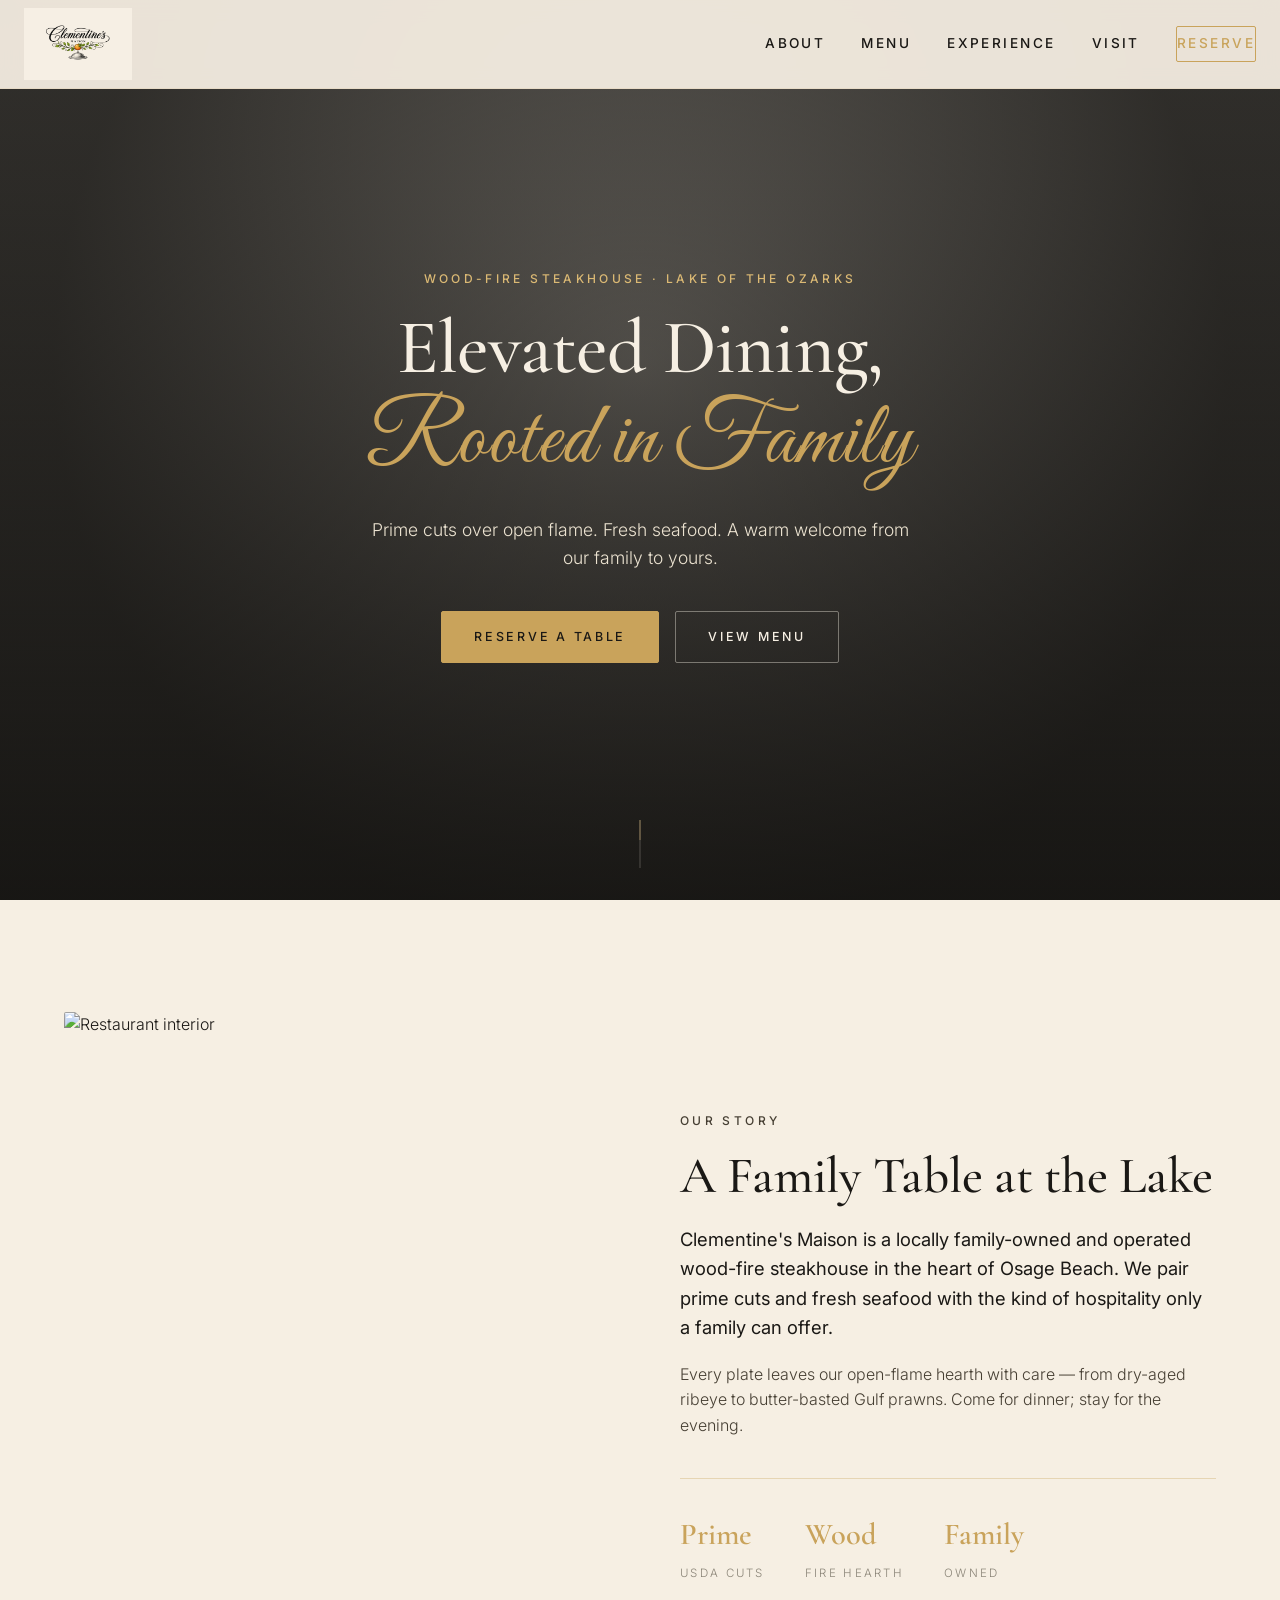
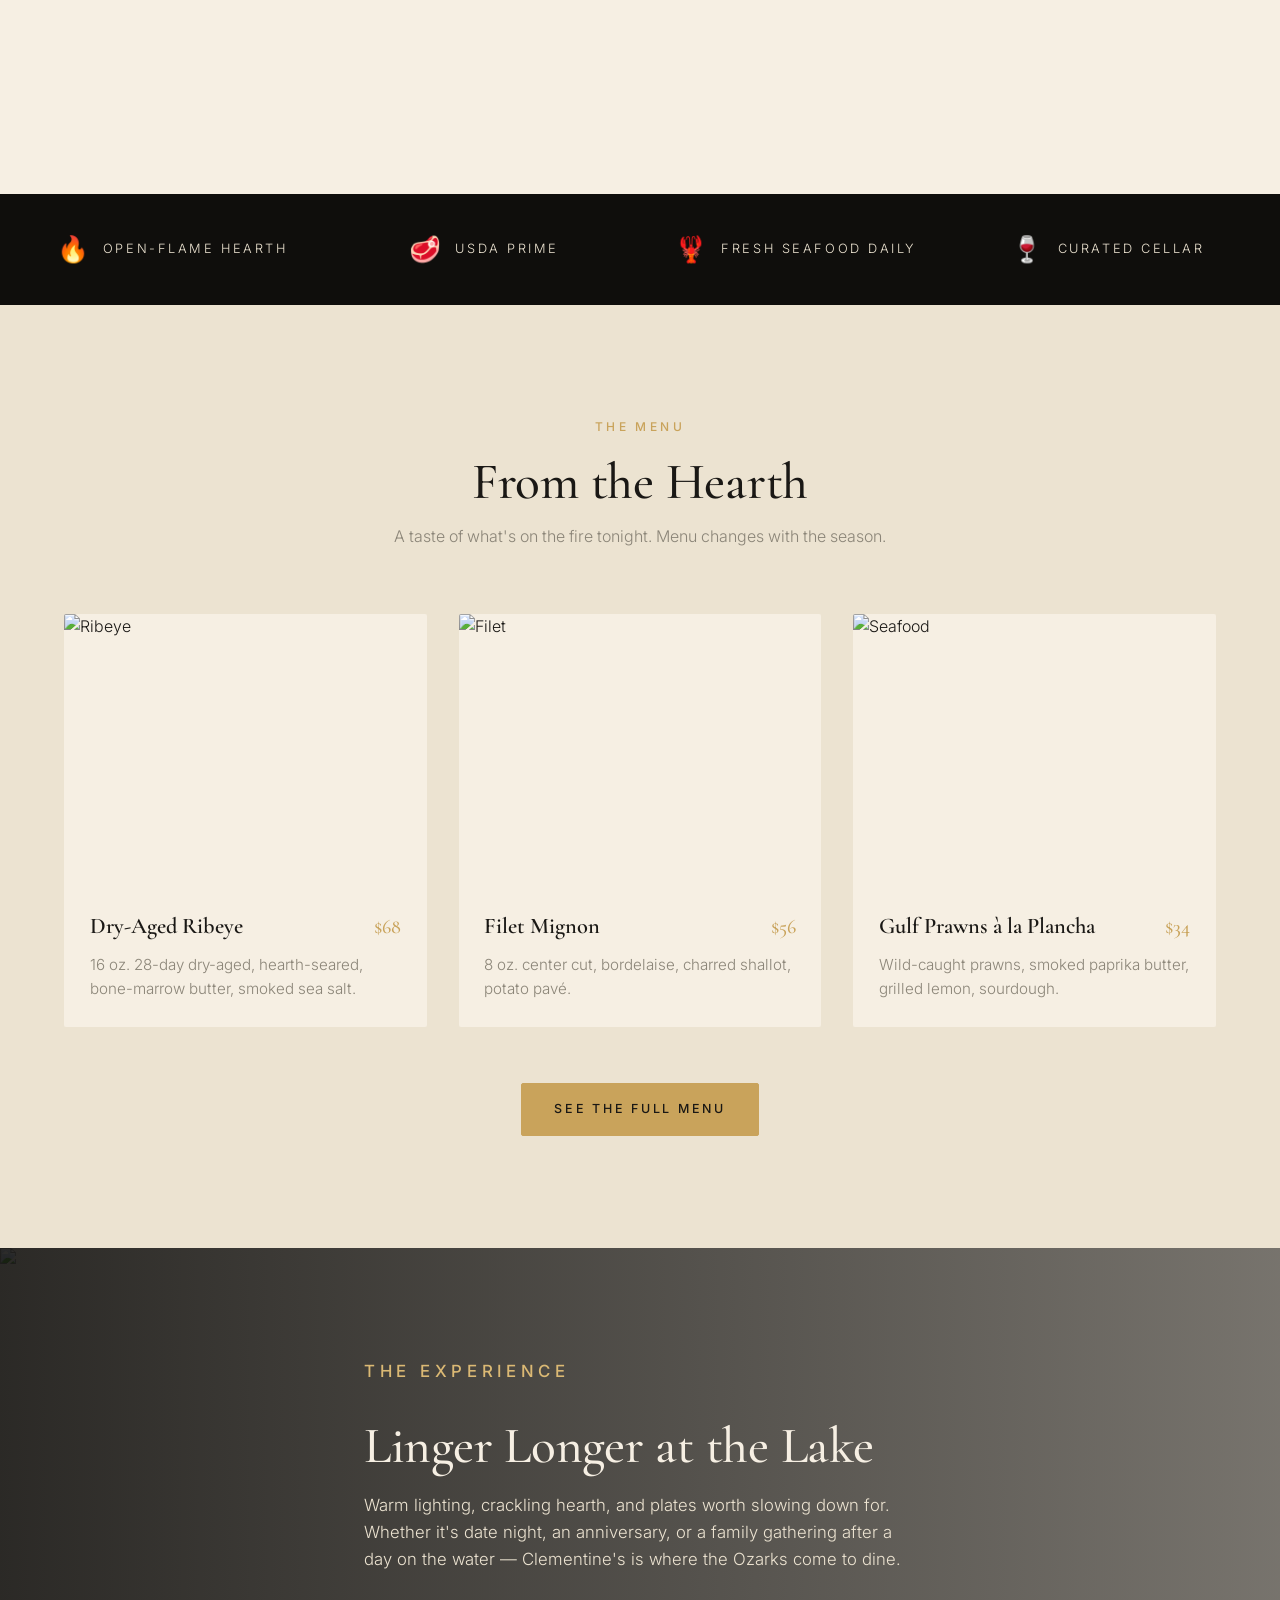
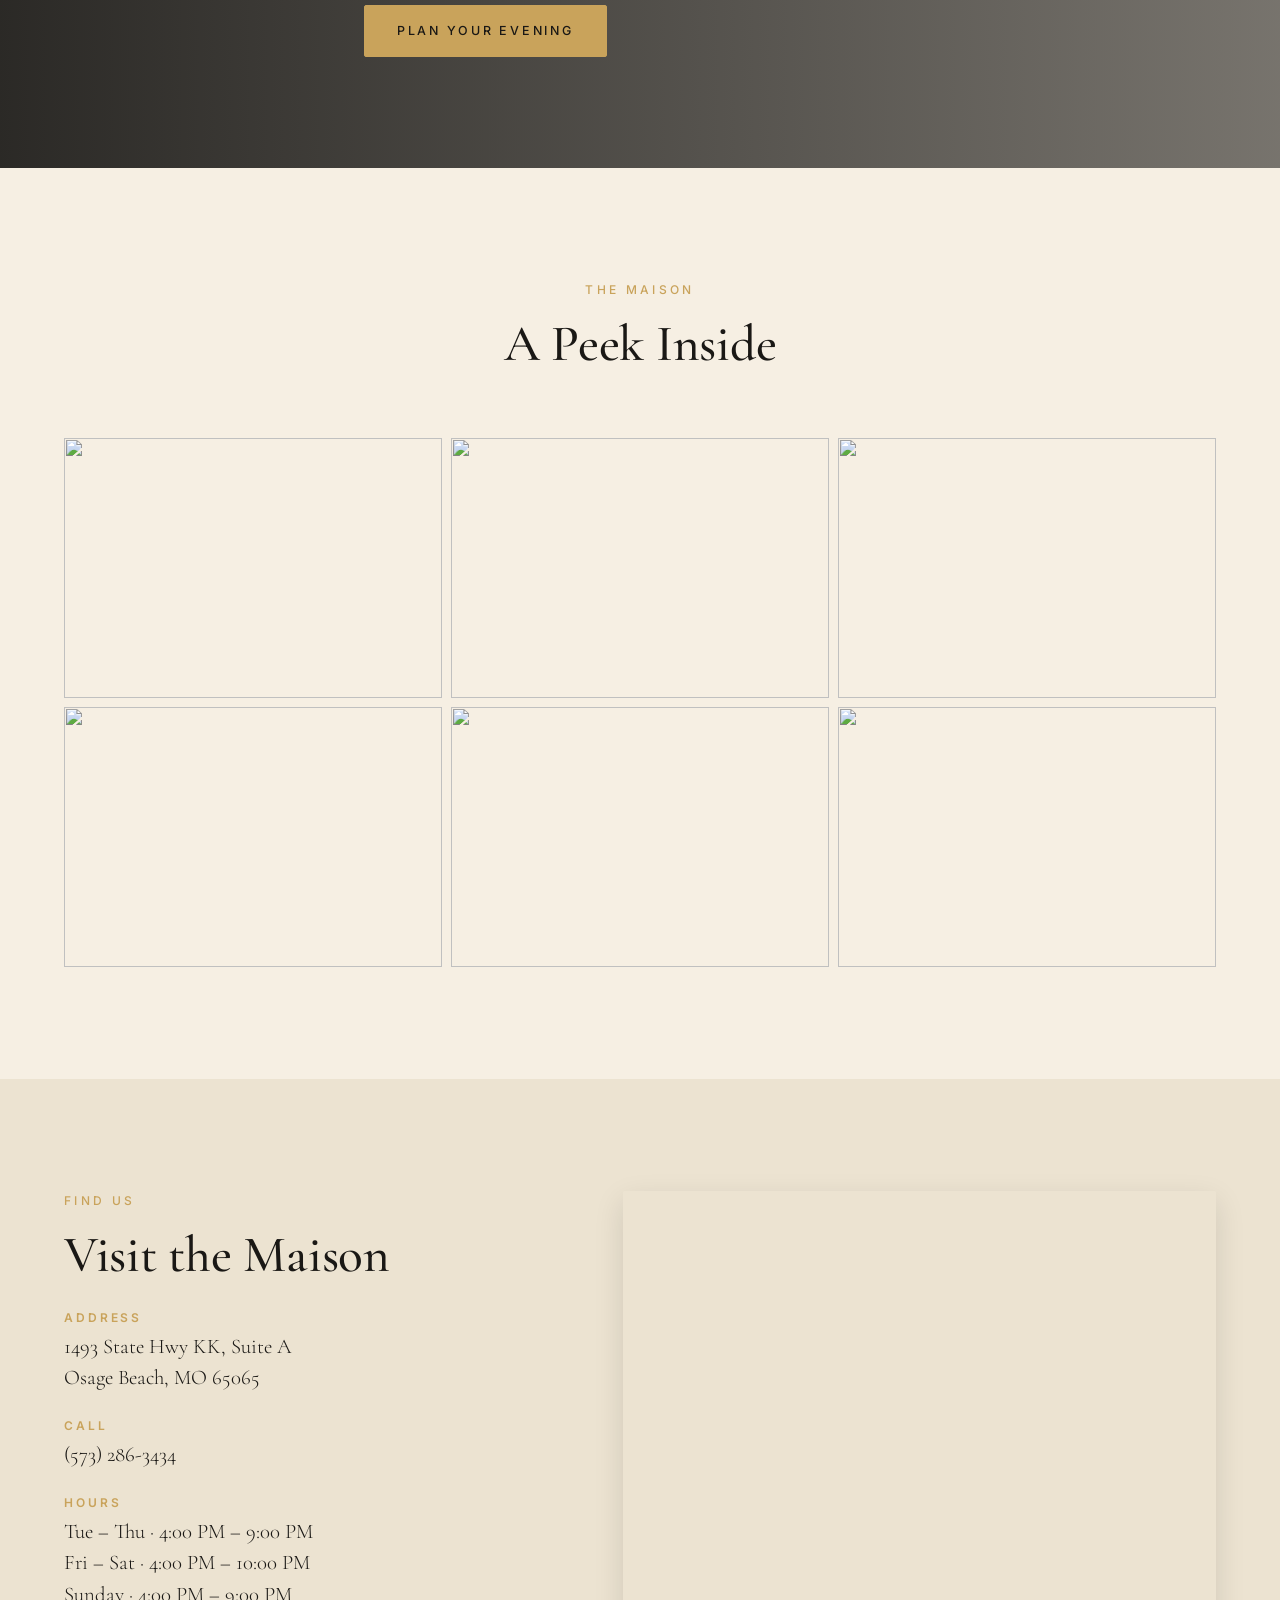
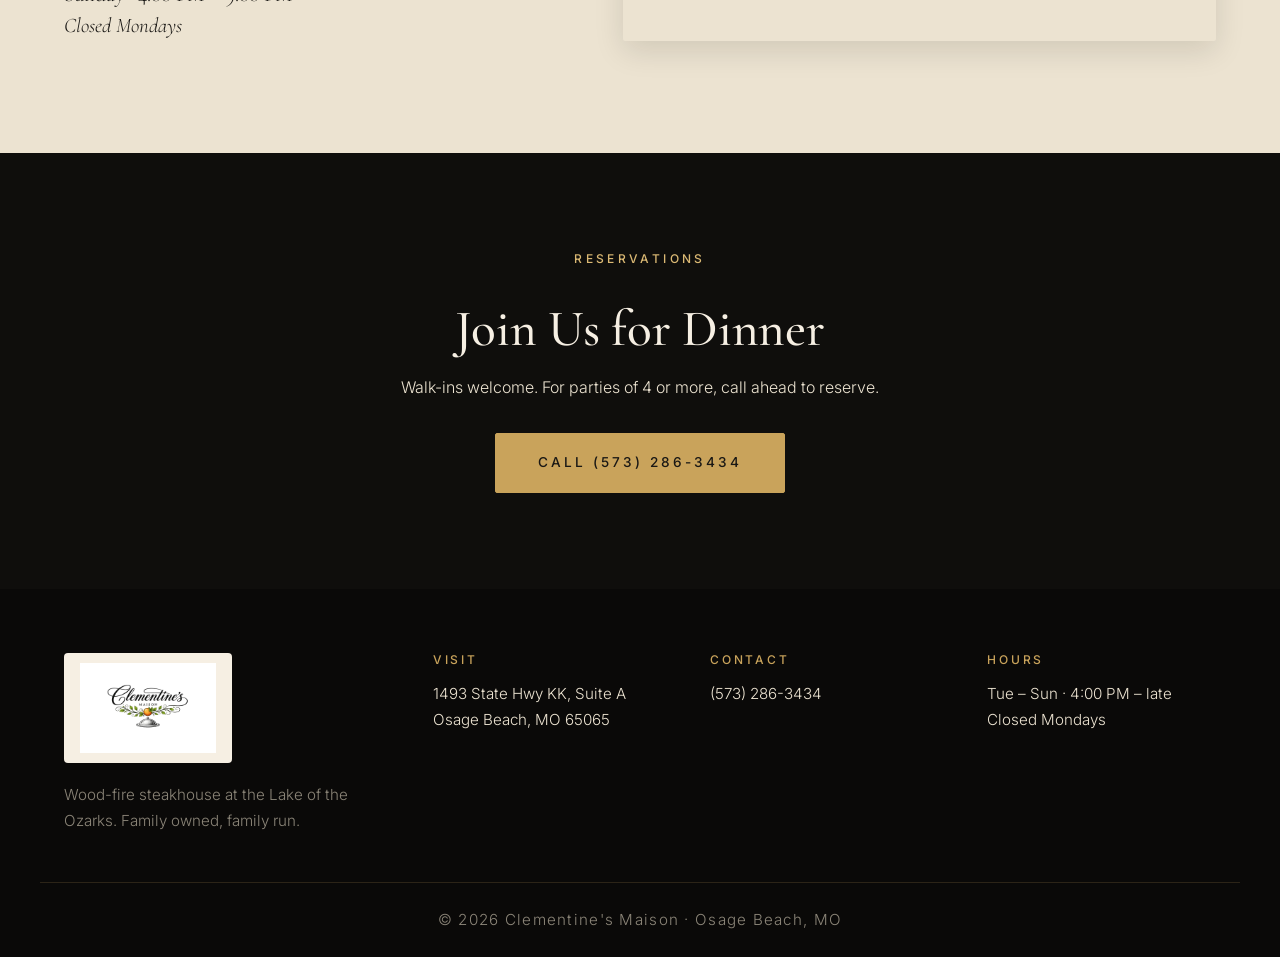
==== index.html @ 4a3b6e29 "Initial commit: Clementine's Maison website" ====
<!DOCTYPE html>
<html lang="en">
<head>
<meta charset="UTF-8" />
<meta name="viewport" content="width=device-width, initial-scale=1.0" />
<title>Clementine's Maison — Wood-Fire Steakhouse | Lake of the Ozarks</title>
<meta name="description" content="Locally family-owned and operated wood-fire steakhouse serving prime cuts, fresh seafood, and elevated dining in Osage Beach, MO." />
<link rel="preconnect" href="https://fonts.googleapis.com" />
<link rel="preconnect" href="https://fonts.gstatic.com" crossorigin />
<link href="https://fonts.googleapis.com/css2?family=Cormorant+Garamond:wght@400;500;600;700&family=Great+Vibes&family=Inter:wght@300;400;500;600&display=swap" rel="stylesheet" />
<link rel="stylesheet" href="styles.css" />
</head>
<body>
<header class="site-header" id="siteHeader">
  <div class="nav-wrap">
    <a href="index.html" class="brand">
      <img src="assets/clementinesmaison_logo.jpg" alt="Clementine's Maison" class="brand-logo" />
    </a>
    <button class="nav-toggle" id="navToggle" aria-label="Toggle menu">
      <span></span><span></span><span></span>
    </button>
    <nav class="main-nav" id="mainNav">
      <a href="#about">About</a>
      <a href="#menu">Menu</a>
      <a href="#experience">Experience</a>
      <a href="#visit">Visit</a>
      <a href="#reserve" class="btn btn-outline btn-sm">Reserve</a>
    </nav>
  </div>
</header>

<section class="hero">
  <div class="hero-media">
    <img src="https://images.pexels.com/photos/1639557/pexels-photo-1639557.jpeg?auto=compress&cs=tinysrgb&w=1920" alt="Wood-fired steak" />
    <div class="hero-overlay"></div>
  </div>
  <div class="hero-content">
    <p class="eyebrow">Wood-Fire Steakhouse · Lake of the Ozarks</p>
    <h1>Elevated Dining,<br/><span class="script">Rooted in Family</span></h1>
    <p class="hero-sub">Prime cuts over open flame. Fresh seafood. A warm welcome from our family to yours.</p>
    <div class="hero-cta">
      <a href="#reserve" class="btn btn-primary">Reserve a Table</a>
      <a href="#menu" class="btn btn-ghost">View Menu</a>
    </div>
  </div>
  <div class="hero-scroll">
    <span></span>
  </div>
</section>

<section class="about" id="about">
  <div class="container about-grid">
    <div class="about-image">
      <img src="https://images.pexels.com/photos/1267320/pexels-photo-1267320.jpeg?auto=compress&cs=tinysrgb&w=1200" alt="Restaurant interior" />
      <div class="about-image-accent"></div>
    </div>
    <div class="about-copy">
      <p class="eyebrow">Our Story</p>
      <h2>A Family Table at the Lake</h2>
      <p class="lede">Clementine's Maison is a locally family-owned and operated wood-fire steakhouse in the heart of Osage Beach. We pair prime cuts and fresh seafood with the kind of hospitality only a family can offer.</p>
      <p>Every plate leaves our open-flame hearth with care — from dry-aged ribeye to butter-basted Gulf prawns. Come for dinner; stay for the evening.</p>
      <div class="about-meta">
        <div>
          <span class="meta-num">Prime</span>
          <span class="meta-lbl">USDA Cuts</span>
        </div>
        <div>
          <span class="meta-num">Wood</span>
          <span class="meta-lbl">Fire Hearth</span>
        </div>
        <div>
          <span class="meta-num">Family</span>
          <span class="meta-lbl">Owned</span>
        </div>
      </div>
    </div>
  </div>
</section>

<section class="feature-strip">
  <div class="feature-item"><span>🔥</span><p>Open-Flame Hearth</p></div>
  <div class="feature-item"><span>🥩</span><p>USDA Prime</p></div>
  <div class="feature-item"><span>🦞</span><p>Fresh Seafood Daily</p></div>
  <div class="feature-item"><span>🍷</span><p>Curated Cellar</p></div>
</section>

<section class="menu" id="menu">
  <div class="container">
    <div class="section-head">
      <p class="eyebrow">The Menu</p>
      <h2>From the Hearth</h2>
      <p class="section-sub">A taste of what's on the fire tonight. Menu changes with the season.</p>
    </div>

    <div class="menu-grid">
      <article class="menu-card">
        <div class="menu-card-img">
          <img src="https://images.pexels.com/photos/299347/pexels-photo-299347.jpeg?auto=compress&cs=tinysrgb&w=900" alt="Ribeye" />
        </div>
        <div class="menu-card-body">
          <div class="menu-card-head">
            <h3>Dry-Aged Ribeye</h3>
            <span class="price">$68</span>
          </div>
          <p>16 oz. 28-day dry-aged, hearth-seared, bone-marrow butter, smoked sea salt.</p>
        </div>
      </article>

      <article class="menu-card">
        <div class="menu-card-img">
          <img src="https://images.pexels.com/photos/675951/pexels-photo-675951.jpeg?auto=compress&cs=tinysrgb&w=900" alt="Filet" />
        </div>
        <div class="menu-card-body">
          <div class="menu-card-head">
            <h3>Filet Mignon</h3>
            <span class="price">$56</span>
          </div>
          <p>8 oz. center cut, bordelaise, charred shallot, potato pavé.</p>
        </div>
      </article>

      <article class="menu-card">
        <div class="menu-card-img">
          <img src="https://images.pexels.com/photos/1352270/pexels-photo-1352270.jpeg?auto=compress&cs=tinysrgb&w=900" alt="Seafood" />
        </div>
        <div class="menu-card-body">
          <div class="menu-card-head">
            <h3>Gulf Prawns à la Plancha</h3>
            <span class="price">$34</span>
          </div>
          <p>Wild-caught prawns, smoked paprika butter, grilled lemon, sourdough.</p>
        </div>
      </article>
    </div>

    <div class="menu-cta">
      <a href="menu.html" class="btn btn-primary">See the Full Menu</a>
    </div>
  </div>
</section>

<section class="experience" id="experience">
  <div class="experience-media">
    <img src="https://images.pexels.com/photos/1484516/pexels-photo-1484516.jpeg?auto=compress&cs=tinysrgb&w=1920" alt="Dining room" />
    <div class="experience-overlay"></div>
  </div>
  <div class="container experience-content">
    <p class="eyebrow light">The Experience</p>
    <h2>Linger Longer at the Lake</h2>
    <p>Warm lighting, crackling hearth, and plates worth slowing down for. Whether it's date night, an anniversary, or a family gathering after a day on the water — Clementine's is where the Ozarks come to dine.</p>
    <a href="#reserve" class="btn btn-primary">Plan Your Evening</a>
  </div>
</section>

<section class="gallery">
  <div class="container">
    <div class="section-head">
      <p class="eyebrow">The Maison</p>
      <h2>A Peek Inside</h2>
    </div>
    <div class="gallery-grid">
      <img src="https://images.pexels.com/photos/958545/pexels-photo-958545.jpeg?auto=compress&cs=tinysrgb&w=800" alt="" />
      <img src="https://images.pexels.com/photos/769289/pexels-photo-769289.jpeg?auto=compress&cs=tinysrgb&w=800" alt="" />
      <img src="https://images.pexels.com/photos/1581384/pexels-photo-1581384.jpeg?auto=compress&cs=tinysrgb&w=800" alt="" />
      <img src="https://images.pexels.com/photos/262978/pexels-photo-262978.jpeg?auto=compress&cs=tinysrgb&w=800" alt="" />
      <img src="https://images.pexels.com/photos/687824/pexels-photo-687824.jpeg?auto=compress&cs=tinysrgb&w=800" alt="" />
      <img src="https://images.pexels.com/photos/2313682/pexels-photo-2313682.jpeg?auto=compress&cs=tinysrgb&w=800" alt="" />
    </div>
  </div>
</section>

<section class="visit" id="visit">
  <div class="container visit-grid">
    <div class="visit-copy">
      <p class="eyebrow">Find Us</p>
      <h2>Visit the Maison</h2>
      <div class="visit-info">
        <div>
          <h4>Address</h4>
          <p>1493 State Hwy KK, Suite A<br/>Osage Beach, MO 65065</p>
        </div>
        <div>
          <h4>Call</h4>
          <p><a href="tel:+15732863434">(573) 286-3434</a></p>
        </div>
        <div>
          <h4>Hours</h4>
          <p>Tue – Thu · 4:00 PM – 9:00 PM<br/>Fri – Sat · 4:00 PM – 10:00 PM<br/>Sunday · 4:00 PM – 9:00 PM<br/><em>Closed Mondays</em></p>
        </div>
      </div>
    </div>
    <div class="visit-map">
      <iframe src="https://www.google.com/maps?q=1493+State+Hwy+KK,+Osage+Beach,+MO&output=embed" loading="lazy" allowfullscreen referrerpolicy="no-referrer-when-downgrade" title="Map"></iframe>
    </div>
  </div>
</section>

<section class="reserve" id="reserve">
  <div class="container reserve-inner">
    <p class="eyebrow light">Reservations</p>
    <h2>Join Us for Dinner</h2>
    <p>Walk-ins welcome. For parties of 4 or more, call ahead to reserve.</p>
    <a href="tel:+15732863434" class="btn btn-primary btn-lg">Call (573) 286-3434</a>
  </div>
</section>

<footer class="site-footer">
  <div class="container footer-grid">
    <div class="footer-brand">
      <img src="assets/clementinesmaison_logo.jpg" alt="Clementine's Maison" />
      <p>Wood-fire steakhouse at the Lake of the Ozarks. Family owned, family run.</p>
    </div>
    <div>
      <h4>Visit</h4>
      <p>1493 State Hwy KK, Suite A<br/>Osage Beach, MO 65065</p>
    </div>
    <div>
      <h4>Contact</h4>
      <p><a href="tel:+15732863434">(573) 286-3434</a></p>
    </div>
    <div>
      <h4>Hours</h4>
      <p>Tue – Sun · 4:00 PM – late<br/>Closed Mondays</p>
    </div>
  </div>
  <div class="footer-bottom">
    <p>© <span id="year"></span> Clementine's Maison · Osage Beach, MO</p>
  </div>
</footer>

<script src="script.js"></script>
</body>
</html>
---- styles.css ----
:root {
  --bg: #0f0e0c;
  --bg-2: #1a1815;
  --cream: #f6efe3;
  --cream-2: #ece3d1;
  --ink: #1a1815;
  --muted: #8b8578;
  --gold: #c9a35b;
  --gold-2: #dbb974;
  --orange: #e67a2b;
  --green: #3d5c3a;
  --rule: rgba(201, 163, 91, 0.35);
}

* { box-sizing: border-box; margin: 0; padding: 0; }

html { scroll-behavior: smooth; }

body {
  font-family: 'Inter', system-ui, -apple-system, sans-serif;
  color: var(--ink);
  background: var(--cream);
  line-height: 1.6;
  font-weight: 300;
  -webkit-font-smoothing: antialiased;
}

h1, h2, h3, h4 {
  font-family: 'Cormorant Garamond', Georgia, serif;
  font-weight: 500;
  line-height: 1.15;
  color: var(--ink);
}

h1 { font-size: clamp(2.6rem, 6vw, 5rem); letter-spacing: -0.01em; }
h2 { font-size: clamp(2rem, 4vw, 3.2rem); letter-spacing: -0.005em; }
h3 { font-size: 1.35rem; font-weight: 600; }

.script {
  font-family: 'Great Vibes', cursive;
  font-weight: 400;
  color: var(--gold);
  font-size: 1.15em;
  letter-spacing: 0.01em;
}

a { color: inherit; text-decoration: none; }

img { max-width: 100%; display: block; }

.container {
  max-width: 1200px;
  margin: 0 auto;
  padding: 0 1.5rem;
}

.eyebrow {
  font-family: 'Inter', sans-serif;
  font-size: 0.75rem;
  letter-spacing: 0.28em;
  text-transform: uppercase;
  color: var(--gold);
  font-weight: 500;
  margin-bottom: 1rem;
}
.eyebrow.light { color: var(--gold-2); }

/* ------- Header ------- */
.site-header {
  position: fixed;
  top: 0; left: 0; right: 0;
  z-index: 50;
  padding: 0.5rem 0;
  background: rgba(246, 239, 227, 0.94);
  backdrop-filter: blur(10px);
  -webkit-backdrop-filter: blur(10px);
  border-bottom: 1px solid rgba(201,163,91,0.14);
  transition: background 0.3s ease, padding 0.3s ease, box-shadow 0.3s ease;
}
.site-header.scrolled {
  background: rgba(246, 239, 227, 0.98);
  padding: 0.3rem 0;
  box-shadow: 0 2px 18px rgba(15,14,12,0.08);
}
.nav-wrap {
  max-width: 1300px;
  margin: 0 auto;
  padding: 0 1.5rem;
  display: flex;
  align-items: center;
  justify-content: space-between;
}
.brand-logo {
  height: 72px;
  transition: height 0.3s ease;
  mix-blend-mode: multiply;
}
.site-header.scrolled .brand-logo { height: 56px; }

.main-nav {
  display: flex;
  align-items: center;
  gap: 2.25rem;
}
.main-nav a {
  color: var(--ink);
  font-size: 0.85rem;
  letter-spacing: 0.18em;
  text-transform: uppercase;
  font-weight: 500;
  position: relative;
  padding: 0.4rem 0;
  transition: color 0.2s ease;
}
.main-nav a:not(.btn):hover { color: var(--gold); }
.main-nav a.active { color: var(--gold); }
.main-nav a:not(.btn)::after {
  content: "";
  position: absolute;
  bottom: 0;
  left: 50%;
  width: 0;
  height: 1px;
  background: var(--gold);
  transition: width 0.25s ease, left 0.25s ease;
}
.main-nav a:not(.btn):hover::after { width: 100%; left: 0; }
.main-nav .btn-outline {
  border-color: var(--gold);
  color: var(--gold);
}
.main-nav .btn-outline:hover { background: var(--gold); color: var(--ink); }

.nav-toggle {
  display: none;
  background: transparent;
  border: 0;
  width: 40px;
  height: 40px;
  flex-direction: column;
  justify-content: center;
  gap: 5px;
  cursor: pointer;
  padding: 0;
}
.nav-toggle span {
  display: block;
  height: 2px;
  background: var(--ink);
  border-radius: 2px;
  transition: transform 0.3s, opacity 0.3s;
}

/* ------- Buttons ------- */
.btn {
  display: inline-block;
  padding: 0.95rem 2rem;
  font-size: 0.78rem;
  letter-spacing: 0.22em;
  text-transform: uppercase;
  font-weight: 500;
  border-radius: 2px;
  transition: all 0.25s ease;
  cursor: pointer;
  border: 1px solid transparent;
  font-family: 'Inter', sans-serif;
}
.btn-primary {
  background: var(--gold);
  color: var(--ink);
  border-color: var(--gold);
}
.btn-primary:hover {
  background: var(--gold-2);
  border-color: var(--gold-2);
  transform: translateY(-1px);
}
.btn-outline {
  border: 1px solid var(--gold-2);
  color: var(--gold-2);
  background: transparent;
}
.btn-outline:hover { background: var(--gold-2); color: var(--ink); }
.btn-ghost {
  color: var(--cream);
  border: 1px solid rgba(246,239,227,0.4);
  background: transparent;
}
.btn-ghost:hover { border-color: var(--cream); background: rgba(255,255,255,0.08); }
.btn-sm { padding: 0.6rem 1.3rem; font-size: 0.72rem; }
.btn-lg { padding: 1.15rem 2.6rem; font-size: 0.85rem; }

/* ------- Hero ------- */
.hero {
  position: relative;
  min-height: 100vh;
  display: flex;
  align-items: center;
  justify-content: center;
  color: var(--cream);
  overflow: hidden;
}
.hero-media, .hero-media img {
  position: absolute; inset: 0;
  width: 100%; height: 100%;
  object-fit: cover;
}
.hero-overlay {
  position: absolute; inset: 0;
  background:
    radial-gradient(circle at 50% 40%, rgba(15,14,12,0.35), rgba(15,14,12,0.75) 70%),
    linear-gradient(180deg, rgba(15,14,12,0.4) 0%, rgba(15,14,12,0.85) 100%);
}
.hero-content {
  position: relative;
  z-index: 2;
  text-align: center;
  max-width: 820px;
  padding: 8rem 1.5rem 6rem;
}
.hero-content h1 { color: var(--cream); margin: 0.4rem 0 1.4rem; }
.hero-content .eyebrow { color: var(--gold-2); }
.hero-sub {
  font-size: 1.1rem;
  color: var(--cream-2);
  margin-bottom: 2.4rem;
  font-weight: 300;
  max-width: 560px;
  margin-inline: auto;
}
.hero-cta { display: flex; gap: 1rem; justify-content: center; flex-wrap: wrap; }
.hero-scroll {
  position: absolute;
  bottom: 2rem; left: 50%;
  transform: translateX(-50%);
  width: 1px; height: 48px;
  background: rgba(246,239,227,0.25);
  overflow: hidden;
}
.hero-scroll span {
  display: block; width: 1px; height: 20px;
  background: var(--gold-2);
  animation: scrollLine 2.2s ease-in-out infinite;
}
@keyframes scrollLine {
  0% { transform: translateY(-30px); }
  100% { transform: translateY(60px); }
}

/* ------- About ------- */
.about { padding: 7rem 0; background: var(--cream); }
.about-grid {
  display: grid;
  grid-template-columns: 1fr 1fr;
  gap: 5rem;
  align-items: center;
}
.about-image { position: relative; }
.about-image img {
  width: 100%;
  aspect-ratio: 4/5;
  object-fit: cover;
  border-radius: 2px;
}
.about-image-accent {
  position: absolute;
  top: 24px; left: 24px; right: -24px; bottom: -24px;
  border: 1px solid var(--gold);
  z-index: -1;
  border-radius: 2px;
}
.about-copy .lede { font-size: 1.15rem; color: var(--ink); margin: 1.2rem 0 1.2rem; font-weight: 400; }
.about-copy p { color: #463f33; }
.about-meta {
  display: flex;
  gap: 2.5rem;
  margin-top: 2.5rem;
  padding-top: 2rem;
  border-top: 1px solid var(--rule);
}
.about-meta > div { display: flex; flex-direction: column; gap: 0.25rem; }
.meta-num {
  font-family: 'Cormorant Garamond', serif;
  font-size: 1.9rem;
  color: var(--gold);
  font-weight: 600;
}
.meta-lbl {
  font-size: 0.72rem;
  letter-spacing: 0.2em;
  text-transform: uppercase;
  color: var(--muted);
}

/* ------- Feature strip ------- */
.feature-strip {
  background: var(--bg);
  color: var(--cream);
  display: grid;
  grid-template-columns: repeat(4, 1fr);
  padding: 2.2rem 1.5rem;
  gap: 1rem;
  text-align: center;
}
.feature-item { display: flex; align-items: center; justify-content: center; gap: 0.9rem; }
.feature-item span { font-size: 1.6rem; }
.feature-item p {
  font-size: 0.8rem;
  letter-spacing: 0.2em;
  text-transform: uppercase;
  color: var(--cream-2);
  margin: 0;
}

/* ------- Section head ------- */
.section-head { text-align: center; margin-bottom: 4rem; }
.section-head h2 { margin-bottom: 0.8rem; }
.section-sub { color: var(--muted); max-width: 560px; margin: 0 auto; }

/* ------- Menu preview ------- */
.menu { padding: 7rem 0; background: var(--cream-2); }
.menu-grid {
  display: grid;
  grid-template-columns: repeat(3, 1fr);
  gap: 2rem;
}
.menu-card {
  background: var(--cream);
  border-radius: 2px;
  overflow: hidden;
  transition: transform 0.3s ease, box-shadow 0.3s ease;
}
.menu-card:hover { transform: translateY(-4px); box-shadow: 0 18px 40px rgba(15,14,12,0.12); }
.menu-card-img { aspect-ratio: 4/3; overflow: hidden; }
.menu-card-img img {
  width: 100%; height: 100%; object-fit: cover;
  transition: transform 0.6s ease;
}
.menu-card:hover .menu-card-img img { transform: scale(1.06); }
.menu-card-body { padding: 1.6rem; }
.menu-card-head {
  display: flex;
  justify-content: space-between;
  align-items: baseline;
  gap: 1rem;
  margin-bottom: 0.6rem;
}
.menu-card-head h3 { font-family: 'Cormorant Garamond', serif; font-size: 1.4rem; font-weight: 600; }
.price { color: var(--gold); font-weight: 500; font-family: 'Cormorant Garamond', serif; font-size: 1.25rem; white-space: nowrap; }
.menu-card-body p { color: var(--muted); font-size: 0.95rem; }
.menu-cta { text-align: center; margin-top: 3.5rem; }

/* ------- Experience ------- */
.experience {
  position: relative;
  min-height: 520px;
  display: flex;
  align-items: center;
  color: var(--cream);
  overflow: hidden;
  padding: 6rem 0;
}
.experience-media, .experience-media img {
  position: absolute; inset: 0;
  width: 100%; height: 100%;
  object-fit: cover;
}
.experience-overlay {
  position: absolute; inset: 0;
  background: linear-gradient(90deg, rgba(15,14,12,0.88) 0%, rgba(15,14,12,0.55) 100%);
}
.experience-content { position: relative; z-index: 2; max-width: 600px; }
.experience-content h2 { color: var(--cream); margin-bottom: 1rem; }
.experience-content p { color: var(--cream-2); margin-bottom: 2rem; font-size: 1.05rem; }

/* ------- Gallery ------- */
.gallery { padding: 7rem 0; background: var(--cream); }
.gallery-grid {
  display: grid;
  grid-template-columns: repeat(3, 1fr);
  grid-auto-rows: 260px;
  gap: 0.6rem;
}
.gallery-grid img {
  width: 100%; height: 100%;
  object-fit: cover;
  transition: transform 0.5s ease, filter 0.3s ease;
  filter: saturate(0.9);
}
.gallery-grid img:hover { transform: scale(1.03); filter: saturate(1.1); }

/* ------- Visit ------- */
.visit { padding: 7rem 0; background: var(--cream-2); }
.visit-grid {
  display: grid;
  grid-template-columns: 1fr 1.2fr;
  gap: 4rem;
  align-items: stretch;
}
.visit-info { display: grid; gap: 1.6rem; margin-top: 1.6rem; }
.visit-info h4 {
  font-family: 'Inter', sans-serif;
  font-size: 0.75rem;
  text-transform: uppercase;
  letter-spacing: 0.24em;
  color: var(--gold);
  font-weight: 600;
  margin-bottom: 0.4rem;
}
.visit-info p { font-family: 'Cormorant Garamond', serif; font-size: 1.3rem; color: var(--ink); line-height: 1.5; }
.visit-info a:hover { color: var(--gold); }
.visit-map { min-height: 440px; border-radius: 2px; overflow: hidden; box-shadow: 0 10px 30px rgba(15,14,12,0.12); }
.visit-map iframe { width: 100%; height: 100%; border: 0; min-height: 440px; }

/* ------- Reserve CTA ------- */
.reserve {
  background: var(--bg);
  color: var(--cream);
  padding: 6rem 0;
  text-align: center;
}
.reserve-inner { max-width: 640px; margin: 0 auto; padding: 0 1.5rem; }
.reserve h2 { color: var(--cream); margin-bottom: 1rem; }
.reserve p { color: var(--cream-2); margin-bottom: 2rem; }

/* ------- Footer ------- */
.site-footer {
  background: #0a0908;
  color: var(--cream-2);
  padding: 4rem 0 1.5rem;
}
.footer-grid {
  display: grid;
  grid-template-columns: 1.4fr 1fr 1fr 1fr;
  gap: 3rem;
  padding-bottom: 3rem;
  border-bottom: 1px solid rgba(201,163,91,0.18);
}
.footer-brand img {
  height: 110px;
  width: auto;
  margin-bottom: 1.2rem;
  background: var(--cream);
  padding: 0.6rem 1rem;
  border-radius: 4px;
}
.footer-brand p { font-size: 0.95rem; color: var(--muted); max-width: 340px; }
.site-footer h4 {
  font-family: 'Inter', sans-serif;
  font-size: 0.75rem;
  letter-spacing: 0.24em;
  text-transform: uppercase;
  color: var(--gold);
  margin-bottom: 0.9rem;
}
.site-footer p { font-size: 0.95rem; line-height: 1.7; }
.site-footer a:hover { color: var(--gold-2); }
.footer-bottom {
  padding-top: 1.5rem;
  text-align: center;
  font-size: 0.8rem;
  color: var(--muted);
  letter-spacing: 0.1em;
}

/* ------- Page hero (menu) ------- */
.page-hero {
  position: relative;
  min-height: 60vh;
  display: flex;
  align-items: center;
  justify-content: center;
  text-align: center;
  color: var(--cream);
  overflow: hidden;
  padding-top: 6rem;
}
.page-hero-media, .page-hero-media img {
  position: absolute; inset: 0;
  width: 100%; height: 100%;
  object-fit: cover;
}
.page-hero-content {
  position: relative;
  z-index: 2;
  padding: 4rem 1.5rem;
  max-width: 780px;
}
.page-hero-content h1 { color: var(--cream); margin: 0.4rem 0 1rem; }
.page-hero-content p { color: var(--cream-2); font-size: 1.1rem; }

/* ------- Full menu ------- */
.full-menu { padding: 6rem 0 5rem; background: var(--cream); }
.menu-section { margin-bottom: 4.5rem; }
.menu-section-head { text-align: center; margin-bottom: 2.5rem; }
.menu-section-head h2 { display: inline-block; }
.menu-section-head .rule {
  display: block;
  width: 60px;
  height: 1px;
  background: var(--gold);
  margin: 0.9rem auto 0.9rem;
}
.menu-section-head p { color: var(--muted); font-style: italic; font-size: 1.05rem; }

.menu-list { max-width: 820px; margin: 0 auto; display: grid; gap: 1.6rem; }
.menu-row {
  display: flex;
  align-items: baseline;
  gap: 0.8rem;
}
.menu-row-main { flex: 1; min-width: 0; }
.menu-row h3 { font-family: 'Cormorant Garamond', serif; font-size: 1.3rem; font-weight: 600; margin-bottom: 0.15rem; }
.menu-row p { color: var(--muted); font-size: 0.95rem; }
.menu-row .dots {
  flex: 0 1 auto;
  min-width: 30px;
  flex-grow: 1;
  border-bottom: 1px dotted var(--rule);
  margin: 0 0.3rem;
  align-self: center;
  position: relative;
  top: -3px;
}
.menu-row .price {
  white-space: nowrap;
  font-family: 'Cormorant Garamond', serif;
  font-size: 1.2rem;
  color: var(--gold);
}
.sides-list {
  grid-template-columns: 1fr 1fr;
  display: grid;
  column-gap: 3rem;
}
.sides-list .menu-row h3 { font-size: 1.15rem; }

.menu-disclaimer {
  text-align: center;
  color: var(--muted);
  font-size: 0.8rem;
  font-style: italic;
  margin-top: 3rem;
  max-width: 680px;
  margin-left: auto;
  margin-right: auto;
}

/* ------- Responsive ------- */
@media (max-width: 900px) {
  .about-grid, .visit-grid { grid-template-columns: 1fr; gap: 3rem; }
  .about-image-accent { display: none; }
  .menu-grid { grid-template-columns: 1fr; gap: 1.5rem; }
  .gallery-grid { grid-template-columns: 1fr 1fr; grid-auto-rows: 220px; }
  .feature-strip { grid-template-columns: 1fr 1fr; gap: 1.4rem; }
  .footer-grid { grid-template-columns: 1fr 1fr; gap: 2.2rem; }
  .sides-list { grid-template-columns: 1fr; }

  .nav-toggle { display: flex; }
  .main-nav {
    position: fixed;
    top: 0; right: 0;
    height: 100vh;
    width: min(320px, 85vw);
    background: var(--bg);
    flex-direction: column;
    align-items: flex-start;
    gap: 1.2rem;
    padding: 6rem 2rem 2rem;
    transform: translateX(100%);
    transition: transform 0.35s ease;
    box-shadow: -10px 0 40px rgba(0,0,0,0.4);
  }
  .main-nav.open { transform: translateX(0); }
  .nav-toggle.open span:nth-child(1) { transform: translateY(7px) rotate(45deg); }
  .nav-toggle.open span:nth-child(2) { opacity: 0; }
  .nav-toggle.open span:nth-child(3) { transform: translateY(-7px) rotate(-45deg); }

  .hero-content { padding: 7rem 1.5rem 5rem; }
  .about, .menu, .gallery, .visit, .full-menu { padding: 4.5rem 0; }
  .about-meta { gap: 1.4rem; flex-wrap: wrap; }
}

@media (max-width: 520px) {
  .footer-grid { grid-template-columns: 1fr; }
  .gallery-grid { grid-template-columns: 1fr; grid-auto-rows: 240px; }
  .feature-strip { grid-template-columns: 1fr; }
  h1 { font-size: 2.4rem; }
  .hero-cta .btn { width: 100%; text-align: center; }
}
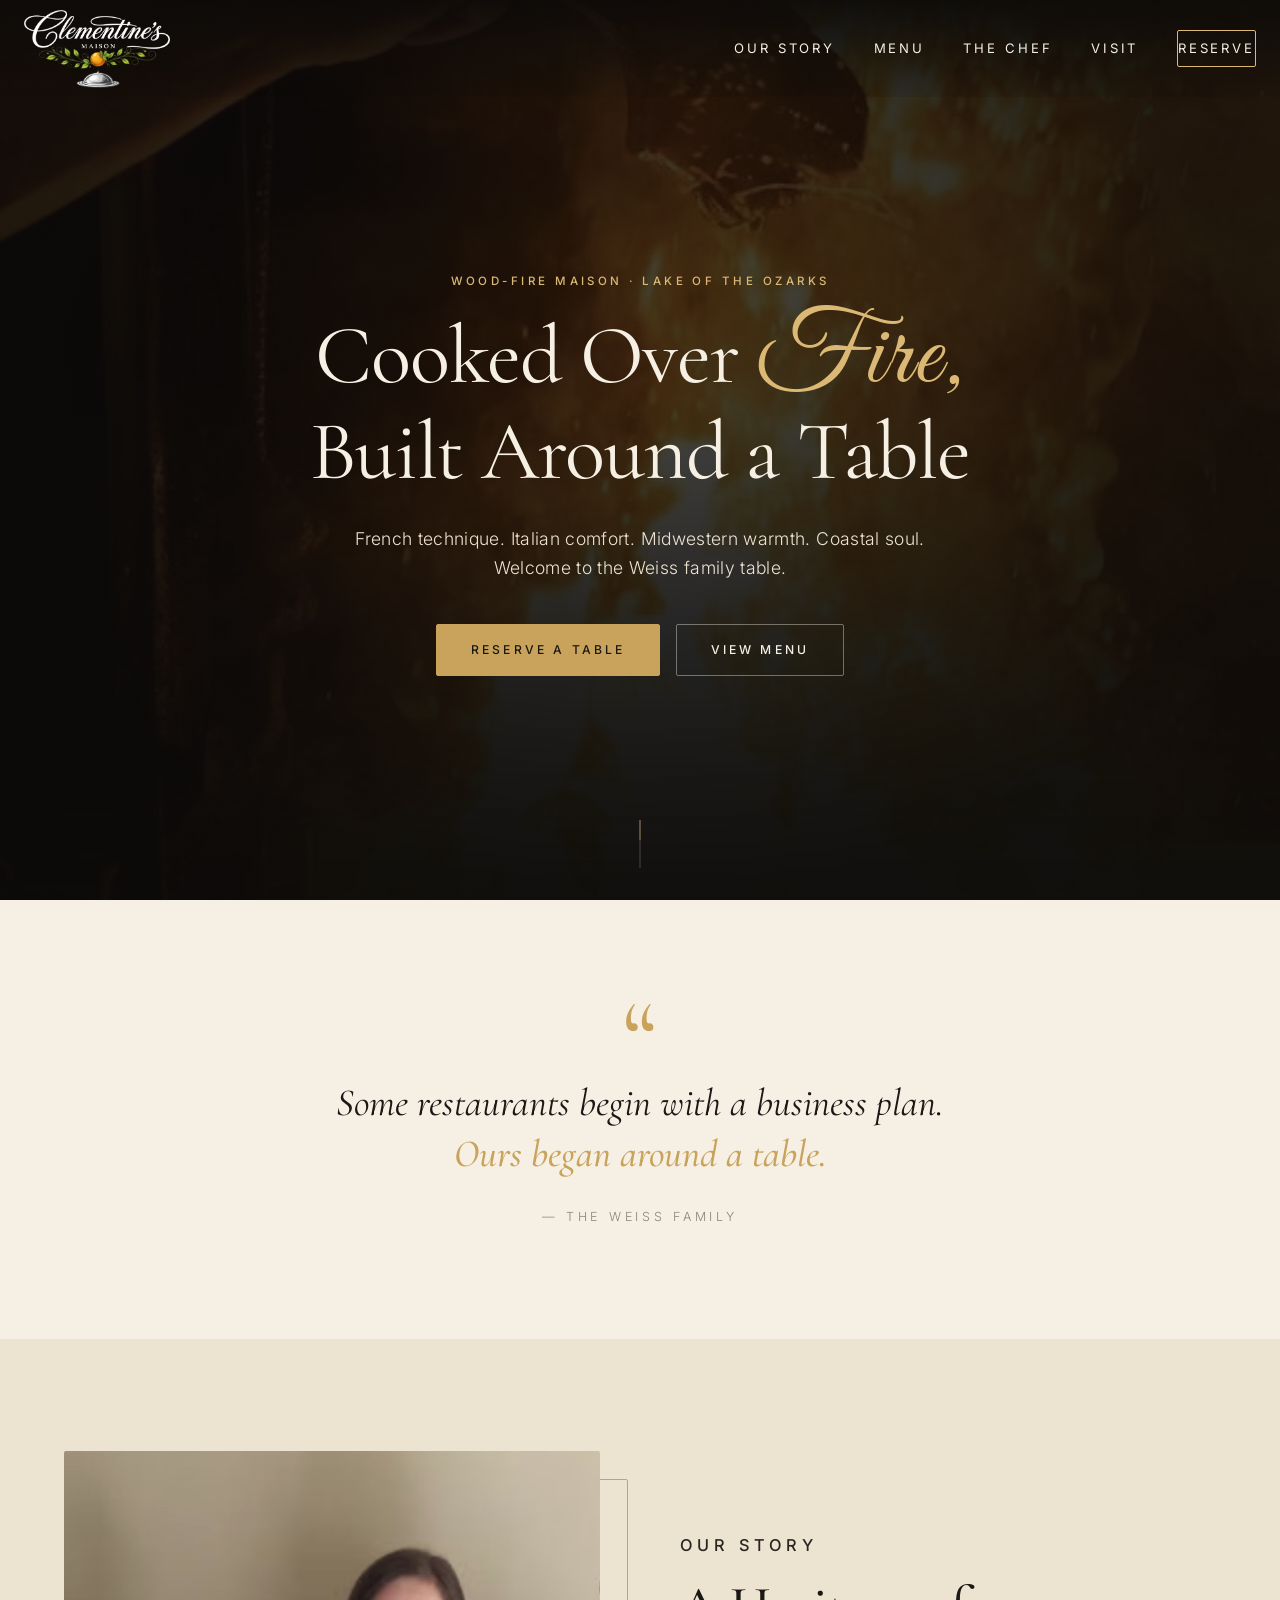
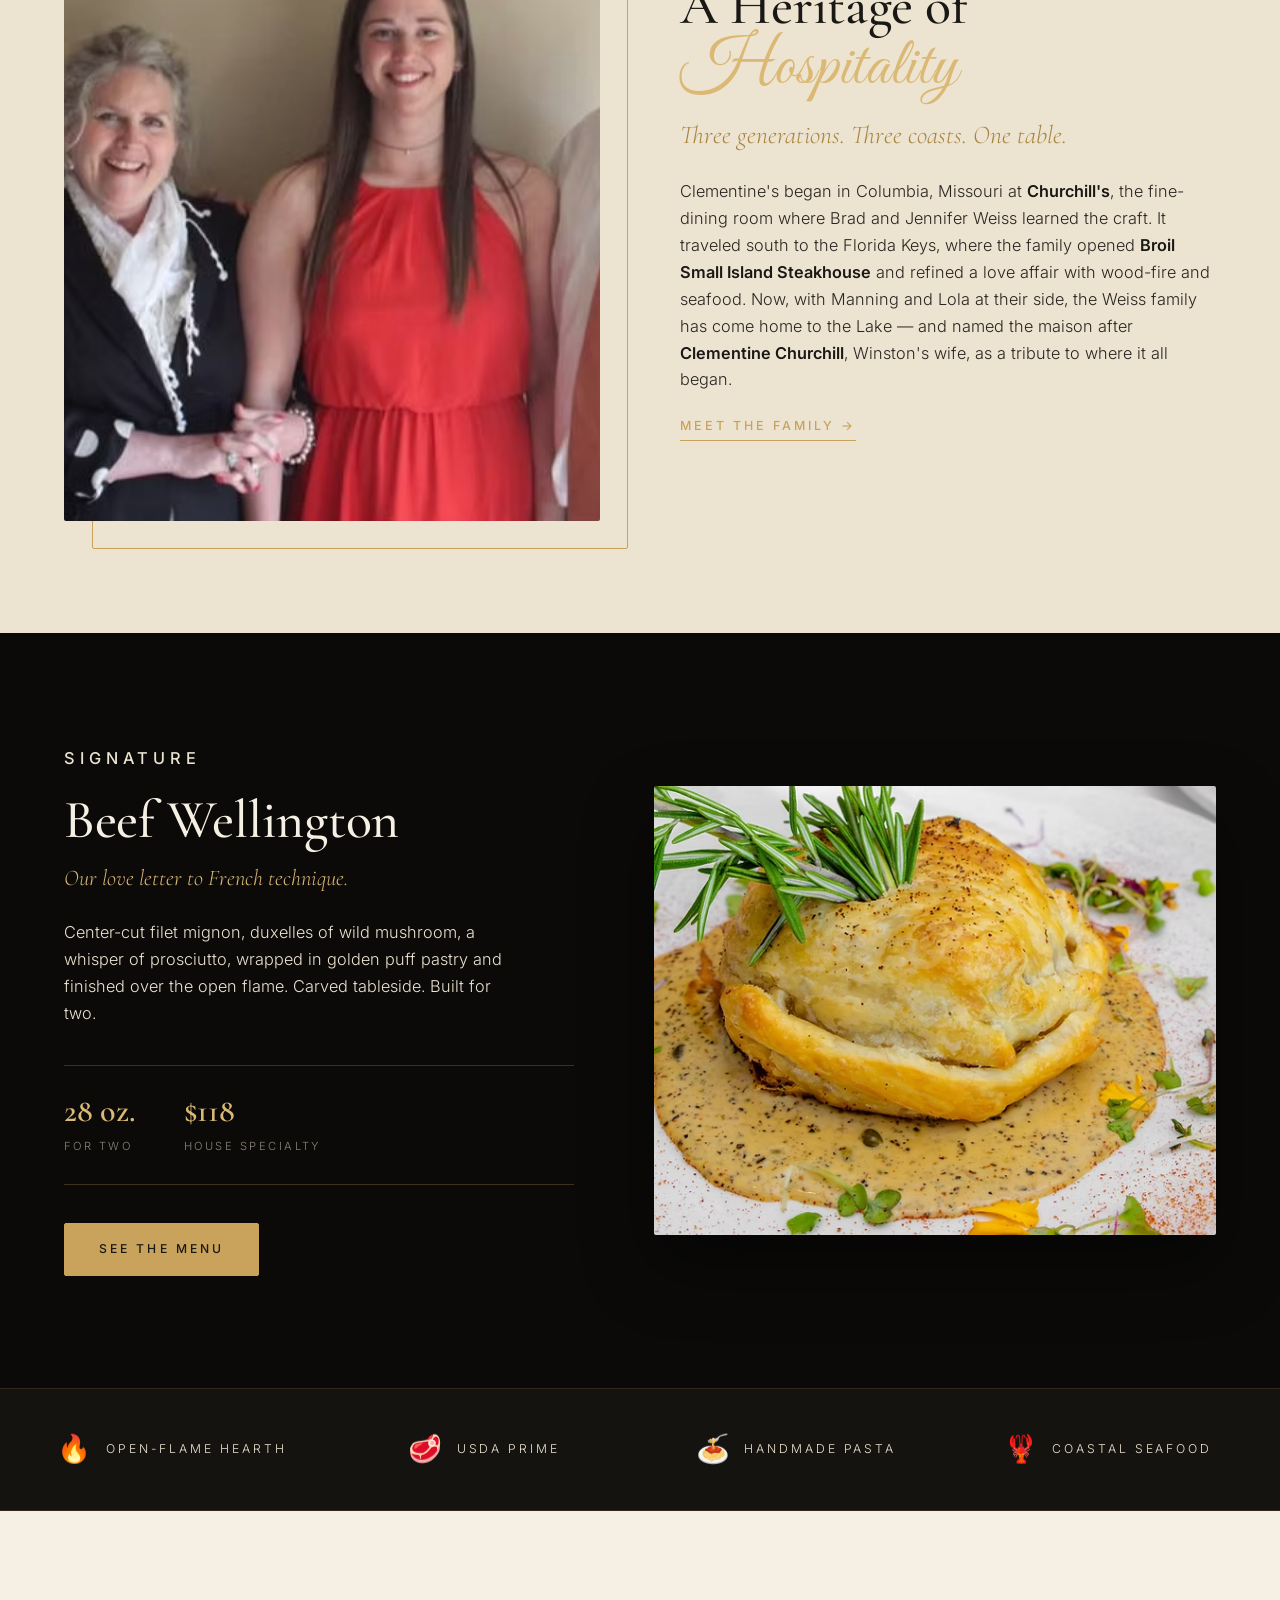
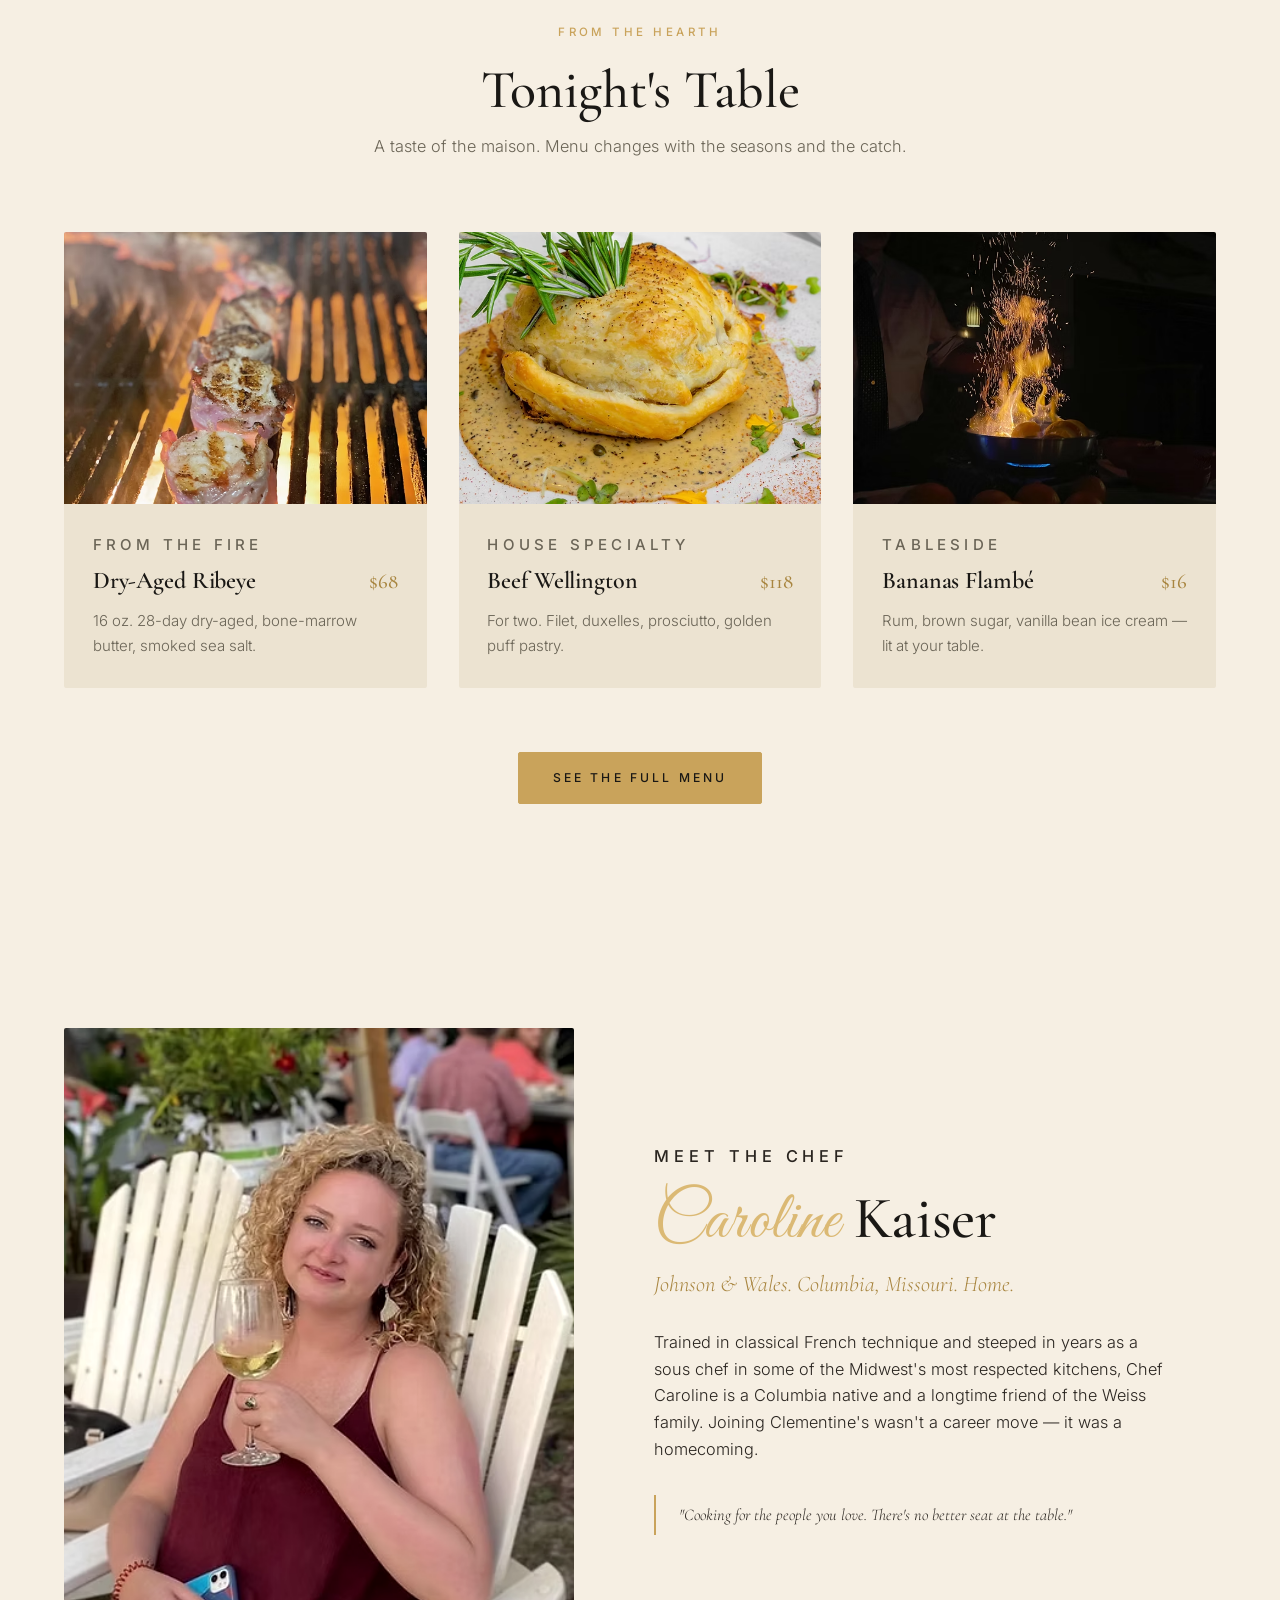
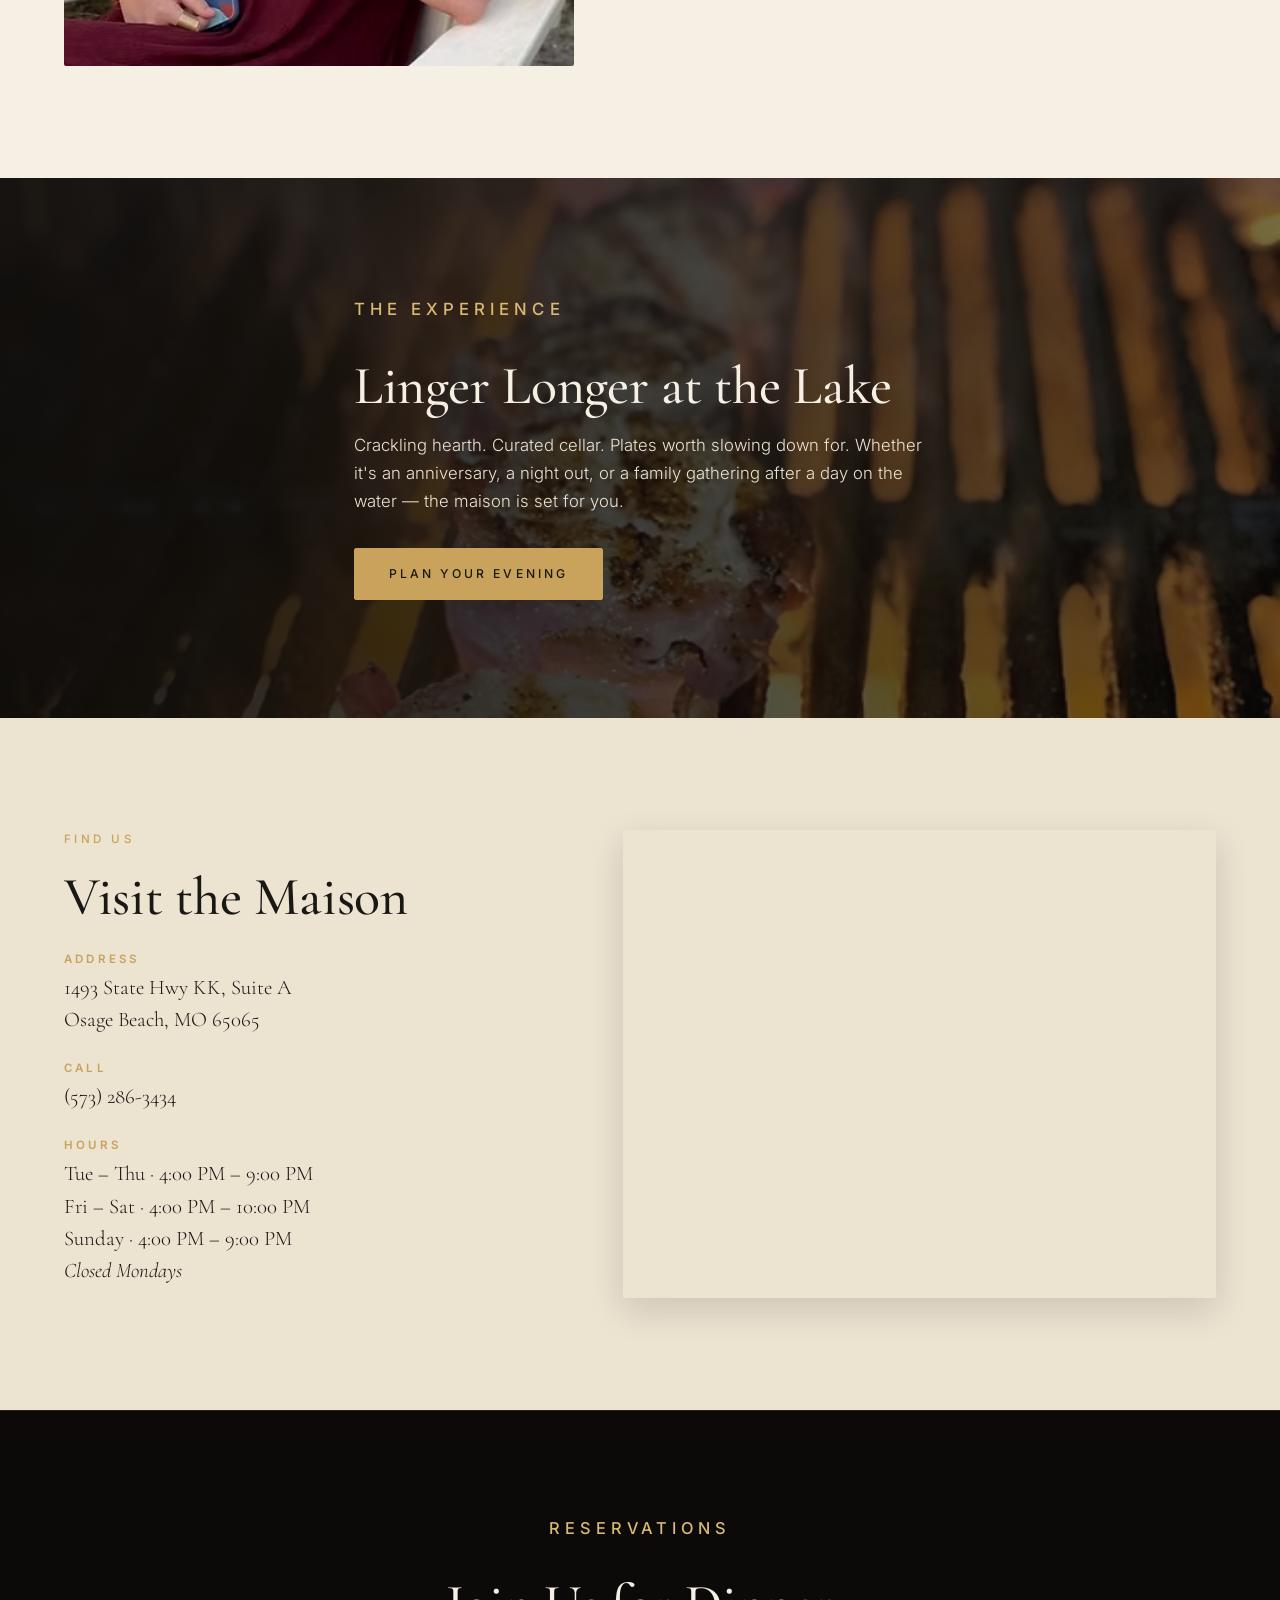
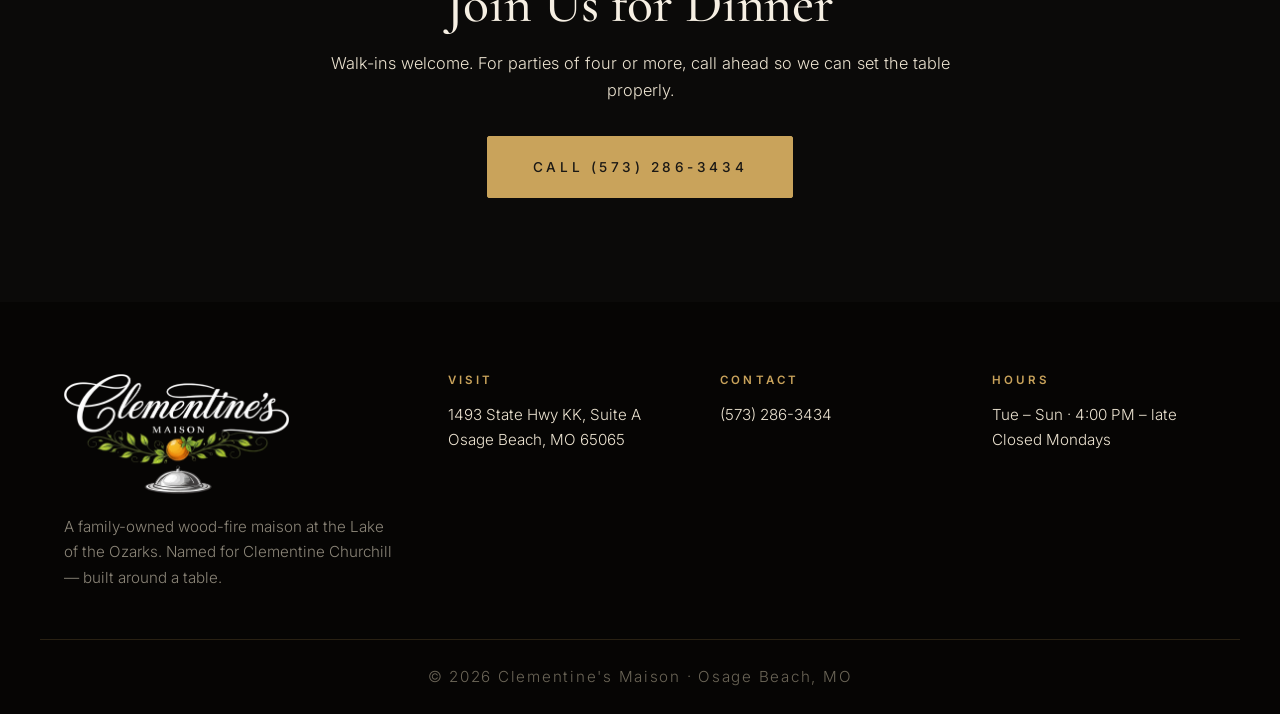
==== commit 89513a81: "Redesign: story-led editorial layout with Weiss family heritage and signature Wellington" ====
--- a/index.html
+++ b/index.html
@@ -3,26 +3,26 @@
 <head>
 <meta charset="UTF-8" />
 <meta name="viewport" content="width=device-width, initial-scale=1.0" />
-<title>Clementine's Maison — Wood-Fire Steakhouse | Lake of the Ozarks</title>
-<meta name="description" content="Locally family-owned and operated wood-fire steakhouse serving prime cuts, fresh seafood, and elevated dining in Osage Beach, MO." />
+<title>Clementine's Maison — Wood-Fire Steakhouse | Osage Beach, MO</title>
+<meta name="description" content="A family-owned wood-fire steakhouse at the Lake of the Ozarks. French technique, Italian comfort, Midwestern warmth, coastal soul." />
 <link rel="preconnect" href="https://fonts.googleapis.com" />
 <link rel="preconnect" href="https://fonts.gstatic.com" crossorigin />
-<link href="https://fonts.googleapis.com/css2?family=Cormorant+Garamond:wght@400;500;600;700&family=Great+Vibes&family=Inter:wght@300;400;500;600&display=swap" rel="stylesheet" />
+<link href="https://fonts.googleapis.com/css2?family=Cormorant+Garamond:ital,wght@0,400;0,500;0,600;0,700;1,400&family=Great+Vibes&family=Inter:wght@300;400;500;600&display=swap" rel="stylesheet" />
 <link rel="stylesheet" href="styles.css" />
 </head>
 <body>
 <header class="site-header" id="siteHeader">
   <div class="nav-wrap">
     <a href="index.html" class="brand">
-      <img src="assets/clementinesmaison_logo.jpg" alt="Clementine's Maison" class="brand-logo" />
+      <img src="assets/clementines_logo_nobg.png" alt="Clementine's Maison" class="brand-logo" />
     </a>
     <button class="nav-toggle" id="navToggle" aria-label="Toggle menu">
       <span></span><span></span><span></span>
     </button>
     <nav class="main-nav" id="mainNav">
-      <a href="#about">About</a>
+      <a href="#story">Our Story</a>
       <a href="#menu">Menu</a>
-      <a href="#experience">Experience</a>
+      <a href="#chef">The Chef</a>
       <a href="#visit">Visit</a>
       <a href="#reserve" class="btn btn-outline btn-sm">Reserve</a>
     </nav>
@@ -31,13 +31,13 @@
 
 <section class="hero">
   <div class="hero-media">
-    <img src="https://images.pexels.com/photos/1639557/pexels-photo-1639557.jpeg?auto=compress&cs=tinysrgb&w=1920" alt="Wood-fired steak" />
+    <img src="assets/fire_grill.avif" alt="Wood fire at the hearth" />
     <div class="hero-overlay"></div>
   </div>
   <div class="hero-content">
-    <p class="eyebrow">Wood-Fire Steakhouse · Lake of the Ozarks</p>
-    <h1>Elevated Dining,<br/><span class="script">Rooted in Family</span></h1>
-    <p class="hero-sub">Prime cuts over open flame. Fresh seafood. A warm welcome from our family to yours.</p>
+    <p class="eyebrow">Wood-Fire Maison · Lake of the Ozarks</p>
+    <h1>Cooked Over <span class="script">Fire,</span><br/>Built Around a Table</h1>
+    <p class="hero-sub">French technique. Italian comfort. Midwestern warmth. Coastal soul. Welcome to the Weiss family table.</p>
     <div class="hero-cta">
       <a href="#reserve" class="btn btn-primary">Reserve a Table</a>
       <a href="#menu" class="btn btn-ghost">View Menu</a>
@@ -48,31 +48,48 @@
   </div>
 </section>
 
-<section class="about" id="about">
-  <div class="container about-grid">
-    <div class="about-image">
-      <img src="https://images.pexels.com/photos/1267320/pexels-photo-1267320.jpeg?auto=compress&cs=tinysrgb&w=1200" alt="Restaurant interior" />
-      <div class="about-image-accent"></div>
-    </div>
-    <div class="about-copy">
+<section class="pullquote">
+  <div class="container">
+    <p class="mark">&ldquo;</p>
+    <blockquote>
+      Some restaurants begin with a business plan.<br/>
+      <em>Ours began around a table.</em>
+    </blockquote>
+    <p class="attribution">— The Weiss Family</p>
+  </div>
+</section>
+
+<section class="story" id="story">
+  <div class="container story-grid">
+    <div class="story-image">
+      <img src="assets/weiss_family.avif" alt="The Weiss family" />
+      <div class="story-image-accent"></div>
+    </div>
+    <div class="story-copy">
       <p class="eyebrow">Our Story</p>
-      <h2>A Family Table at the Lake</h2>
-      <p class="lede">Clementine's Maison is a locally family-owned and operated wood-fire steakhouse in the heart of Osage Beach. We pair prime cuts and fresh seafood with the kind of hospitality only a family can offer.</p>
-      <p>Every plate leaves our open-flame hearth with care — from dry-aged ribeye to butter-basted Gulf prawns. Come for dinner; stay for the evening.</p>
-      <div class="about-meta">
-        <div>
-          <span class="meta-num">Prime</span>
-          <span class="meta-lbl">USDA Cuts</span>
-        </div>
-        <div>
-          <span class="meta-num">Wood</span>
-          <span class="meta-lbl">Fire Hearth</span>
-        </div>
-        <div>
-          <span class="meta-num">Family</span>
-          <span class="meta-lbl">Owned</span>
-        </div>
+      <h2>A Heritage of <span class="script">Hospitality</span></h2>
+      <p class="lede">Three generations. Three coasts. One table.</p>
+      <p>Clementine's began in Columbia, Missouri at <strong>Churchill's</strong>, the fine-dining room where Brad and Jennifer Weiss learned the craft. It traveled south to the Florida Keys, where the family opened <strong>Broil Small Island Steakhouse</strong> and refined a love affair with wood-fire and seafood. Now, with Manning and Lola at their side, the Weiss family has come home to the Lake — and named the maison after <strong>Clementine Churchill</strong>, Winston's wife, as a tribute to where it all began.</p>
+      <a href="#chef" class="link-arrow">Meet the family →</a>
+    </div>
+  </div>
+</section>
+
+<section class="signature">
+  <div class="container signature-grid">
+    <div class="signature-copy">
+      <p class="eyebrow">Signature</p>
+      <h2>Beef Wellington</h2>
+      <p class="lede">Our love letter to French technique.</p>
+      <p>Center-cut filet mignon, duxelles of wild mushroom, a whisper of prosciutto, wrapped in golden puff pastry and finished over the open flame. Carved tableside. Built for two.</p>
+      <div class="signature-meta">
+        <div><span class="meta-num">28 oz.</span><span class="meta-lbl">For Two</span></div>
+        <div><span class="meta-num">$118</span><span class="meta-lbl">House Specialty</span></div>
       </div>
+      <a href="menu.html" class="btn btn-primary">See the Menu</a>
+    </div>
+    <div class="signature-image">
+      <img src="assets/beef_wellington.avif" alt="Beef Wellington" />
     </div>
   </div>
 </section>
@@ -80,55 +97,58 @@
 <section class="feature-strip">
   <div class="feature-item"><span>🔥</span><p>Open-Flame Hearth</p></div>
   <div class="feature-item"><span>🥩</span><p>USDA Prime</p></div>
-  <div class="feature-item"><span>🦞</span><p>Fresh Seafood Daily</p></div>
-  <div class="feature-item"><span>🍷</span><p>Curated Cellar</p></div>
-</section>
-
-<section class="menu" id="menu">
+  <div class="feature-item"><span>🍝</span><p>Handmade Pasta</p></div>
+  <div class="feature-item"><span>🦞</span><p>Coastal Seafood</p></div>
+</section>
+
+<section class="menu-preview" id="menu">
   <div class="container">
     <div class="section-head">
-      <p class="eyebrow">The Menu</p>
-      <h2>From the Hearth</h2>
-      <p class="section-sub">A taste of what's on the fire tonight. Menu changes with the season.</p>
+      <p class="eyebrow">From the Hearth</p>
+      <h2>Tonight's Table</h2>
+      <p class="section-sub">A taste of the maison. Menu changes with the seasons and the catch.</p>
     </div>
 
     <div class="menu-grid">
       <article class="menu-card">
         <div class="menu-card-img">
-          <img src="https://images.pexels.com/photos/299347/pexels-photo-299347.jpeg?auto=compress&cs=tinysrgb&w=900" alt="Ribeye" />
+          <img src="assets/steaks_grill.avif" alt="Steaks over fire" />
         </div>
         <div class="menu-card-body">
+          <p class="card-eyebrow">From the Fire</p>
           <div class="menu-card-head">
             <h3>Dry-Aged Ribeye</h3>
             <span class="price">$68</span>
           </div>
-          <p>16 oz. 28-day dry-aged, hearth-seared, bone-marrow butter, smoked sea salt.</p>
+          <p>16 oz. 28-day dry-aged, bone-marrow butter, smoked sea salt.</p>
         </div>
       </article>
 
       <article class="menu-card">
         <div class="menu-card-img">
-          <img src="https://images.pexels.com/photos/675951/pexels-photo-675951.jpeg?auto=compress&cs=tinysrgb&w=900" alt="Filet" />
+          <img src="assets/beef_wellington.avif" alt="Beef Wellington" />
         </div>
         <div class="menu-card-body">
+          <p class="card-eyebrow">House Specialty</p>
           <div class="menu-card-head">
-            <h3>Filet Mignon</h3>
-            <span class="price">$56</span>
+            <h3>Beef Wellington</h3>
+            <span class="price">$118</span>
           </div>
-          <p>8 oz. center cut, bordelaise, charred shallot, potato pavé.</p>
+          <p>For two. Filet, duxelles, prosciutto, golden puff pastry.</p>
         </div>
       </article>
 
       <article class="menu-card">
         <div class="menu-card-img">
-          <img src="https://images.pexels.com/photos/1352270/pexels-photo-1352270.jpeg?auto=compress&cs=tinysrgb&w=900" alt="Seafood" />
+          <img src="assets/banana_fire.avif" alt="Bananas Foster" />
         </div>
         <div class="menu-card-body">
+          <p class="card-eyebrow">Tableside</p>
           <div class="menu-card-head">
-            <h3>Gulf Prawns à la Plancha</h3>
-            <span class="price">$34</span>
+            <h3>Bananas Flambé</h3>
+            <span class="price">$16</span>
           </div>
-          <p>Wild-caught prawns, smoked paprika butter, grilled lemon, sourdough.</p>
+          <p>Rum, brown sugar, vanilla bean ice cream — lit at your table.</p>
         </div>
       </article>
     </div>
@@ -139,33 +159,31 @@
   </div>
 </section>
 
-<section class="experience" id="experience">
+<section class="chef" id="chef">
+  <div class="container chef-grid">
+    <div class="chef-image">
+      <img src="assets/chef_caroline.avif" alt="Chef Caroline Kaiser" />
+    </div>
+    <div class="chef-copy">
+      <p class="eyebrow">Meet the Chef</p>
+      <h2><span class="script">Caroline</span> Kaiser</h2>
+      <p class="lede">Johnson & Wales. Columbia, Missouri. Home.</p>
+      <p>Trained in classical French technique and steeped in years as a sous chef in some of the Midwest's most respected kitchens, Chef Caroline is a Columbia native and a longtime friend of the Weiss family. Joining Clementine's wasn't a career move — it was a homecoming.</p>
+      <p class="chef-quote">"Cooking for the people you love. There's no better seat at the table."</p>
+    </div>
+  </div>
+</section>
+
+<section class="experience">
   <div class="experience-media">
-    <img src="https://images.pexels.com/photos/1484516/pexels-photo-1484516.jpeg?auto=compress&cs=tinysrgb&w=1920" alt="Dining room" />
+    <img src="assets/steaks_grill.avif" alt="Steakhouse dining" />
     <div class="experience-overlay"></div>
   </div>
   <div class="container experience-content">
     <p class="eyebrow light">The Experience</p>
     <h2>Linger Longer at the Lake</h2>
-    <p>Warm lighting, crackling hearth, and plates worth slowing down for. Whether it's date night, an anniversary, or a family gathering after a day on the water — Clementine's is where the Ozarks come to dine.</p>
+    <p>Crackling hearth. Curated cellar. Plates worth slowing down for. Whether it's an anniversary, a night out, or a family gathering after a day on the water — the maison is set for you.</p>
     <a href="#reserve" class="btn btn-primary">Plan Your Evening</a>
-  </div>
-</section>
-
-<section class="gallery">
-  <div class="container">
-    <div class="section-head">
-      <p class="eyebrow">The Maison</p>
-      <h2>A Peek Inside</h2>
-    </div>
-    <div class="gallery-grid">
-      <img src="https://images.pexels.com/photos/958545/pexels-photo-958545.jpeg?auto=compress&cs=tinysrgb&w=800" alt="" />
-      <img src="https://images.pexels.com/photos/769289/pexels-photo-769289.jpeg?auto=compress&cs=tinysrgb&w=800" alt="" />
-      <img src="https://images.pexels.com/photos/1581384/pexels-photo-1581384.jpeg?auto=compress&cs=tinysrgb&w=800" alt="" />
-      <img src="https://images.pexels.com/photos/262978/pexels-photo-262978.jpeg?auto=compress&cs=tinysrgb&w=800" alt="" />
-      <img src="https://images.pexels.com/photos/687824/pexels-photo-687824.jpeg?auto=compress&cs=tinysrgb&w=800" alt="" />
-      <img src="https://images.pexels.com/photos/2313682/pexels-photo-2313682.jpeg?auto=compress&cs=tinysrgb&w=800" alt="" />
-    </div>
   </div>
 </section>
 
@@ -199,7 +217,7 @@
   <div class="container reserve-inner">
     <p class="eyebrow light">Reservations</p>
     <h2>Join Us for Dinner</h2>
-    <p>Walk-ins welcome. For parties of 4 or more, call ahead to reserve.</p>
+    <p>Walk-ins welcome. For parties of four or more, call ahead so we can set the table properly.</p>
     <a href="tel:+15732863434" class="btn btn-primary btn-lg">Call (573) 286-3434</a>
   </div>
 </section>
@@ -207,8 +225,8 @@
 <footer class="site-footer">
   <div class="container footer-grid">
     <div class="footer-brand">
-      <img src="assets/clementinesmaison_logo.jpg" alt="Clementine's Maison" />
-      <p>Wood-fire steakhouse at the Lake of the Ozarks. Family owned, family run.</p>
+      <img src="assets/clementines_logo_nobg.png" alt="Clementine's Maison" />
+      <p>A family-owned wood-fire maison at the Lake of the Ozarks. Named for Clementine Churchill — built around a table.</p>
     </div>
     <div>
       <h4>Visit</h4>
--- a/styles.css
+++ b/styles.css
@@ -1,12 +1,17 @@
 :root {
-  --bg: #0f0e0c;
-  --bg-2: #1a1815;
+  --bg: #0b0a09;
+  --bg-2: #15130f;
+  --bg-3: #1d1a15;
   --cream: #f6efe3;
   --cream-2: #ece3d1;
+  --paper: #f1ead8;
   --ink: #1a1815;
+  --ink-2: #2a2520;
   --muted: #8b8578;
+  --muted-2: #6b6557;
   --gold: #c9a35b;
   --gold-2: #dbb974;
+  --gold-3: #a8853f;
   --orange: #e67a2b;
   --green: #3d5c3a;
   --rule: rgba(201, 163, 91, 0.35);
@@ -20,48 +25,46 @@
   font-family: 'Inter', system-ui, -apple-system, sans-serif;
   color: var(--ink);
   background: var(--cream);
-  line-height: 1.6;
+  line-height: 1.65;
   font-weight: 300;
   -webkit-font-smoothing: antialiased;
+  -moz-osx-font-smoothing: grayscale;
 }
 
 h1, h2, h3, h4 {
   font-family: 'Cormorant Garamond', Georgia, serif;
   font-weight: 500;
-  line-height: 1.15;
+  line-height: 1.12;
   color: var(--ink);
-}
-
-h1 { font-size: clamp(2.6rem, 6vw, 5rem); letter-spacing: -0.01em; }
-h2 { font-size: clamp(2rem, 4vw, 3.2rem); letter-spacing: -0.005em; }
+  letter-spacing: -0.005em;
+}
+
+h1 { font-size: clamp(2.8rem, 6.5vw, 5.6rem); letter-spacing: -0.015em; font-weight: 500; }
+h2 { font-size: clamp(2.1rem, 4.2vw, 3.4rem); }
 h3 { font-size: 1.35rem; font-weight: 600; }
 
 .script {
   font-family: 'Great Vibes', cursive;
   font-weight: 400;
-  color: var(--gold);
-  font-size: 1.15em;
+  color: var(--gold-2);
+  font-size: 1.25em;
   letter-spacing: 0.01em;
+  line-height: 0.9;
 }
 
 a { color: inherit; text-decoration: none; }
-
 img { max-width: 100%; display: block; }
 
-.container {
-  max-width: 1200px;
-  margin: 0 auto;
-  padding: 0 1.5rem;
-}
+.container { max-width: 1200px; margin: 0 auto; padding: 0 1.5rem; }
 
 .eyebrow {
   font-family: 'Inter', sans-serif;
-  font-size: 0.75rem;
-  letter-spacing: 0.28em;
+  font-size: 0.72rem;
+  letter-spacing: 0.3em;
   text-transform: uppercase;
   color: var(--gold);
   font-weight: 500;
-  margin-bottom: 1rem;
+  margin-bottom: 1.1rem;
 }
 .eyebrow.light { color: var(--gold-2); }
 
@@ -70,20 +73,20 @@
   position: fixed;
   top: 0; left: 0; right: 0;
   z-index: 50;
-  padding: 0.5rem 0;
-  background: rgba(246, 239, 227, 0.94);
+  padding: 0.6rem 0;
+  background: linear-gradient(to bottom, rgba(11,10,9,0.85), rgba(11,10,9,0.1));
+  transition: background 0.35s ease, padding 0.3s ease, box-shadow 0.3s ease;
+}
+.site-header.scrolled {
+  background: rgba(11,10,9,0.96);
   backdrop-filter: blur(10px);
   -webkit-backdrop-filter: blur(10px);
-  border-bottom: 1px solid rgba(201,163,91,0.14);
-  transition: background 0.3s ease, padding 0.3s ease, box-shadow 0.3s ease;
-}
-.site-header.scrolled {
-  background: rgba(246, 239, 227, 0.98);
   padding: 0.3rem 0;
-  box-shadow: 0 2px 18px rgba(15,14,12,0.08);
+  box-shadow: 0 2px 20px rgba(0,0,0,0.45);
+  border-bottom: 1px solid rgba(201,163,91,0.12);
 }
 .nav-wrap {
-  max-width: 1300px;
+  max-width: 1320px;
   margin: 0 auto;
   padding: 0 1.5rem;
   display: flex;
@@ -91,52 +94,44 @@
   justify-content: space-between;
 }
 .brand-logo {
-  height: 72px;
+  height: 78px;
+  width: auto;
   transition: height 0.3s ease;
-  mix-blend-mode: multiply;
-}
-.site-header.scrolled .brand-logo { height: 56px; }
+}
+.site-header.scrolled .brand-logo { height: 58px; }
 
 .main-nav {
   display: flex;
   align-items: center;
-  gap: 2.25rem;
+  gap: 2.4rem;
 }
 .main-nav a {
-  color: var(--ink);
-  font-size: 0.85rem;
-  letter-spacing: 0.18em;
-  text-transform: uppercase;
-  font-weight: 500;
+  color: var(--cream);
+  font-size: 0.82rem;
+  letter-spacing: 0.22em;
+  text-transform: uppercase;
+  font-weight: 400;
   position: relative;
   padding: 0.4rem 0;
   transition: color 0.2s ease;
 }
-.main-nav a:not(.btn):hover { color: var(--gold); }
-.main-nav a.active { color: var(--gold); }
+.main-nav a:not(.btn):hover { color: var(--gold-2); }
+.main-nav a.active { color: var(--gold-2); }
 .main-nav a:not(.btn)::after {
   content: "";
   position: absolute;
-  bottom: 0;
-  left: 50%;
-  width: 0;
-  height: 1px;
-  background: var(--gold);
-  transition: width 0.25s ease, left 0.25s ease;
+  bottom: 0; left: 50%;
+  width: 0; height: 1px;
+  background: var(--gold-2);
+  transition: width 0.3s ease, left 0.3s ease;
 }
 .main-nav a:not(.btn):hover::after { width: 100%; left: 0; }
-.main-nav .btn-outline {
-  border-color: var(--gold);
-  color: var(--gold);
-}
-.main-nav .btn-outline:hover { background: var(--gold); color: var(--ink); }
 
 .nav-toggle {
   display: none;
   background: transparent;
   border: 0;
-  width: 40px;
-  height: 40px;
+  width: 40px; height: 40px;
   flex-direction: column;
   justify-content: center;
   gap: 5px;
@@ -146,7 +141,7 @@
 .nav-toggle span {
   display: block;
   height: 2px;
-  background: var(--ink);
+  background: var(--cream);
   border-radius: 2px;
   transition: transform 0.3s, opacity 0.3s;
 }
@@ -154,9 +149,9 @@
 /* ------- Buttons ------- */
 .btn {
   display: inline-block;
-  padding: 0.95rem 2rem;
-  font-size: 0.78rem;
-  letter-spacing: 0.22em;
+  padding: 0.95rem 2.1rem;
+  font-size: 0.76rem;
+  letter-spacing: 0.26em;
   text-transform: uppercase;
   font-weight: 500;
   border-radius: 2px;
@@ -167,28 +162,43 @@
 }
 .btn-primary {
   background: var(--gold);
-  color: var(--ink);
+  color: #1a1815;
   border-color: var(--gold);
 }
 .btn-primary:hover {
   background: var(--gold-2);
   border-color: var(--gold-2);
   transform: translateY(-1px);
+  box-shadow: 0 8px 24px rgba(201,163,91,0.25);
 }
 .btn-outline {
   border: 1px solid var(--gold-2);
   color: var(--gold-2);
   background: transparent;
 }
-.btn-outline:hover { background: var(--gold-2); color: var(--ink); }
+.btn-outline:hover { background: var(--gold-2); color: #1a1815; }
 .btn-ghost {
   color: var(--cream);
   border: 1px solid rgba(246,239,227,0.4);
   background: transparent;
 }
 .btn-ghost:hover { border-color: var(--cream); background: rgba(255,255,255,0.08); }
-.btn-sm { padding: 0.6rem 1.3rem; font-size: 0.72rem; }
-.btn-lg { padding: 1.15rem 2.6rem; font-size: 0.85rem; }
+.btn-sm { padding: 0.6rem 1.3rem; font-size: 0.7rem; }
+.btn-lg { padding: 1.2rem 2.8rem; font-size: 0.85rem; }
+
+.link-arrow {
+  display: inline-block;
+  color: var(--gold);
+  font-size: 0.78rem;
+  letter-spacing: 0.24em;
+  text-transform: uppercase;
+  font-weight: 500;
+  padding-bottom: 4px;
+  border-bottom: 1px solid var(--gold);
+  margin-top: 1.4rem;
+  transition: color 0.2s ease, border-color 0.2s ease, transform 0.2s ease;
+}
+.link-arrow:hover { color: var(--gold-2); border-color: var(--gold-2); transform: translateX(4px); }
 
 /* ------- Hero ------- */
 .hero {
@@ -205,28 +215,38 @@
   width: 100%; height: 100%;
   object-fit: cover;
 }
+.hero-media img { animation: heroZoom 18s ease-out forwards; }
+@keyframes heroZoom {
+  from { transform: scale(1.08); }
+  to { transform: scale(1); }
+}
 .hero-overlay {
   position: absolute; inset: 0;
   background:
-    radial-gradient(circle at 50% 40%, rgba(15,14,12,0.35), rgba(15,14,12,0.75) 70%),
-    linear-gradient(180deg, rgba(15,14,12,0.4) 0%, rgba(15,14,12,0.85) 100%);
+    radial-gradient(ellipse at 50% 45%, rgba(11,10,9,0.25), rgba(11,10,9,0.78) 70%),
+    linear-gradient(180deg, rgba(11,10,9,0.5) 0%, rgba(11,10,9,0.9) 100%);
 }
 .hero-content {
   position: relative;
   z-index: 2;
   text-align: center;
-  max-width: 820px;
-  padding: 8rem 1.5rem 6rem;
-}
-.hero-content h1 { color: var(--cream); margin: 0.4rem 0 1.4rem; }
+  max-width: 880px;
+  padding: 9rem 1.5rem 6rem;
+}
+.hero-content h1 {
+  color: var(--cream);
+  margin: 0.6rem 0 1.6rem;
+  font-weight: 400;
+}
 .hero-content .eyebrow { color: var(--gold-2); }
 .hero-sub {
   font-size: 1.1rem;
   color: var(--cream-2);
-  margin-bottom: 2.4rem;
+  margin-bottom: 2.6rem;
   font-weight: 300;
-  max-width: 560px;
+  max-width: 600px;
   margin-inline: auto;
+  letter-spacing: 0.02em;
 }
 .hero-cta { display: flex; gap: 1rem; justify-content: center; flex-wrap: wrap; }
 .hero-scroll {
@@ -247,97 +267,175 @@
   100% { transform: translateY(60px); }
 }
 
-/* ------- About ------- */
-.about { padding: 7rem 0; background: var(--cream); }
-.about-grid {
+/* ------- Pullquote ------- */
+.pullquote {
+  background: var(--cream);
+  padding: 7rem 0;
+  text-align: center;
+  position: relative;
+}
+.pullquote .mark {
+  font-family: 'Cormorant Garamond', serif;
+  font-size: 7rem;
+  line-height: 0.5;
+  color: var(--gold);
+  margin-bottom: 0.6rem;
+}
+.pullquote blockquote {
+  font-family: 'Cormorant Garamond', serif;
+  font-size: clamp(1.6rem, 3vw, 2.4rem);
+  font-weight: 400;
+  font-style: italic;
+  color: var(--ink);
+  max-width: 760px;
+  margin: 0 auto;
+  line-height: 1.35;
+}
+.pullquote blockquote em {
+  color: var(--gold);
+  font-style: italic;
+  font-weight: 500;
+}
+.pullquote .attribution {
+  margin-top: 1.6rem;
+  font-size: 0.78rem;
+  letter-spacing: 0.3em;
+  text-transform: uppercase;
+  color: var(--muted);
+}
+
+/* ------- Story ------- */
+.story {
+  padding: 7rem 0;
+  background: var(--cream-2);
+  position: relative;
+}
+.story-grid {
   display: grid;
   grid-template-columns: 1fr 1fr;
   gap: 5rem;
   align-items: center;
 }
-.about-image { position: relative; }
-.about-image img {
+.story-image { position: relative; }
+.story-image img {
   width: 100%;
   aspect-ratio: 4/5;
   object-fit: cover;
   border-radius: 2px;
-}
-.about-image-accent {
+  filter: saturate(0.92) contrast(1.02);
+}
+.story-image-accent {
   position: absolute;
-  top: 24px; left: 24px; right: -24px; bottom: -24px;
+  top: 28px; left: 28px; right: -28px; bottom: -28px;
   border: 1px solid var(--gold);
   z-index: -1;
   border-radius: 2px;
 }
-.about-copy .lede { font-size: 1.15rem; color: var(--ink); margin: 1.2rem 0 1.2rem; font-weight: 400; }
-.about-copy p { color: #463f33; }
-.about-meta {
+.story-copy .lede {
+  font-family: 'Cormorant Garamond', serif;
+  font-size: 1.6rem;
+  font-style: italic;
+  color: var(--gold-3);
+  margin: 1.2rem 0 1.6rem;
+  line-height: 1.35;
+}
+.story-copy p { color: var(--ink-2); font-size: 1.02rem; }
+.story-copy strong { color: var(--ink); font-weight: 600; }
+
+/* ------- Signature dish ------- */
+.signature {
+  background: var(--bg);
+  color: var(--cream);
+  padding: 7rem 0;
+}
+.signature-grid {
+  display: grid;
+  grid-template-columns: 1fr 1.1fr;
+  gap: 5rem;
+  align-items: center;
+}
+.signature h2 { color: var(--cream); margin-bottom: 0.6rem; }
+.signature .lede {
+  font-family: 'Cormorant Garamond', serif;
+  font-size: 1.4rem;
+  font-style: italic;
+  color: var(--gold-2);
+  margin-bottom: 1.4rem;
+}
+.signature p { color: var(--cream-2); max-width: 460px; font-size: 1.02rem; }
+.signature-meta {
   display: flex;
-  gap: 2.5rem;
-  margin-top: 2.5rem;
-  padding-top: 2rem;
-  border-top: 1px solid var(--rule);
-}
-.about-meta > div { display: flex; flex-direction: column; gap: 0.25rem; }
-.meta-num {
-  font-family: 'Cormorant Garamond', serif;
-  font-size: 1.9rem;
-  color: var(--gold);
-  font-weight: 600;
-}
-.meta-lbl {
-  font-size: 0.72rem;
-  letter-spacing: 0.2em;
-  text-transform: uppercase;
-  color: var(--muted);
+  gap: 3rem;
+  margin: 2.4rem 0 2.4rem;
+  padding: 1.8rem 0;
+  border-top: 1px solid rgba(201,163,91,0.25);
+  border-bottom: 1px solid rgba(201,163,91,0.25);
+}
+.signature-meta > div { display: flex; flex-direction: column; gap: 0.2rem; }
+.signature-image img {
+  width: 100%;
+  aspect-ratio: 5/4;
+  object-fit: cover;
+  border-radius: 2px;
+  box-shadow: 0 30px 70px rgba(0,0,0,0.45);
 }
 
 /* ------- Feature strip ------- */
 .feature-strip {
-  background: var(--bg);
+  background: var(--bg-2);
   color: var(--cream);
   display: grid;
   grid-template-columns: repeat(4, 1fr);
-  padding: 2.2rem 1.5rem;
+  padding: 2.4rem 1.5rem;
   gap: 1rem;
   text-align: center;
+  border-top: 1px solid rgba(201,163,91,0.15);
+  border-bottom: 1px solid rgba(201,163,91,0.15);
 }
 .feature-item { display: flex; align-items: center; justify-content: center; gap: 0.9rem; }
-.feature-item span { font-size: 1.6rem; }
+.feature-item span { font-size: 1.7rem; }
 .feature-item p {
-  font-size: 0.8rem;
-  letter-spacing: 0.2em;
+  font-size: 0.76rem;
+  letter-spacing: 0.24em;
   text-transform: uppercase;
   color: var(--cream-2);
   margin: 0;
 }
 
 /* ------- Section head ------- */
-.section-head { text-align: center; margin-bottom: 4rem; }
+.section-head { text-align: center; margin-bottom: 4.5rem; }
 .section-head h2 { margin-bottom: 0.8rem; }
-.section-sub { color: var(--muted); max-width: 560px; margin: 0 auto; }
+.section-sub { color: var(--muted-2); max-width: 580px; margin: 0 auto; font-size: 1.02rem; }
 
 /* ------- Menu preview ------- */
-.menu { padding: 7rem 0; background: var(--cream-2); }
+.menu-preview { padding: 7rem 0; background: var(--cream); }
 .menu-grid {
   display: grid;
   grid-template-columns: repeat(3, 1fr);
   gap: 2rem;
 }
 .menu-card {
-  background: var(--cream);
+  background: var(--cream-2);
   border-radius: 2px;
   overflow: hidden;
-  transition: transform 0.3s ease, box-shadow 0.3s ease;
-}
-.menu-card:hover { transform: translateY(-4px); box-shadow: 0 18px 40px rgba(15,14,12,0.12); }
+  transition: transform 0.35s ease, box-shadow 0.35s ease;
+}
+.menu-card:hover { transform: translateY(-6px); box-shadow: 0 24px 50px rgba(15,14,12,0.15); }
 .menu-card-img { aspect-ratio: 4/3; overflow: hidden; }
 .menu-card-img img {
   width: 100%; height: 100%; object-fit: cover;
-  transition: transform 0.6s ease;
-}
-.menu-card:hover .menu-card-img img { transform: scale(1.06); }
-.menu-card-body { padding: 1.6rem; }
+  transition: transform 0.7s ease;
+}
+.menu-card:hover .menu-card-img img { transform: scale(1.07); }
+.menu-card-body { padding: 1.8rem; }
+.card-eyebrow {
+  font-size: 0.66rem;
+  letter-spacing: 0.28em;
+  text-transform: uppercase;
+  color: var(--gold);
+  font-weight: 500;
+  margin-bottom: 0.5rem;
+}
 .menu-card-head {
   display: flex;
   justify-content: space-between;
@@ -345,15 +443,54 @@
   gap: 1rem;
   margin-bottom: 0.6rem;
 }
-.menu-card-head h3 { font-family: 'Cormorant Garamond', serif; font-size: 1.4rem; font-weight: 600; }
-.price { color: var(--gold); font-weight: 500; font-family: 'Cormorant Garamond', serif; font-size: 1.25rem; white-space: nowrap; }
-.menu-card-body p { color: var(--muted); font-size: 0.95rem; }
-.menu-cta { text-align: center; margin-top: 3.5rem; }
+.menu-card-head h3 { font-family: 'Cormorant Garamond', serif; font-size: 1.5rem; font-weight: 600; }
+.price { color: var(--gold-3); font-weight: 500; font-family: 'Cormorant Garamond', serif; font-size: 1.3rem; white-space: nowrap; }
+.menu-card-body p { color: var(--muted-2); font-size: 0.94rem; }
+.menu-cta { text-align: center; margin-top: 4rem; }
+
+/* ------- Chef ------- */
+.chef {
+  padding: 7rem 0;
+  background: var(--cream);
+}
+.chef-grid {
+  display: grid;
+  grid-template-columns: 1fr 1.1fr;
+  gap: 5rem;
+  align-items: center;
+}
+.chef-image img {
+  width: 100%;
+  aspect-ratio: 4/5;
+  object-fit: cover;
+  border-radius: 2px;
+  filter: grayscale(0.15) contrast(1.05);
+}
+.chef-copy h2 { font-size: clamp(2.4rem, 4.6vw, 3.8rem); margin-bottom: 0.4rem; }
+.chef-copy h2 .script { font-size: 1.15em; }
+.chef-copy .lede {
+  font-family: 'Cormorant Garamond', serif;
+  font-size: 1.4rem;
+  font-style: italic;
+  color: var(--gold-3);
+  margin: 0.8rem 0 1.6rem;
+}
+.chef-copy p { color: var(--ink-2); font-size: 1.02rem; margin-bottom: 1rem; max-width: 520px; }
+.chef-quote {
+  font-family: 'Cormorant Garamond', serif;
+  font-style: italic;
+  font-size: 1.4rem;
+  color: var(--gold-3);
+  border-left: 2px solid var(--gold);
+  padding: 0.4rem 0 0.4rem 1.4rem;
+  margin-top: 2rem;
+  max-width: 480px;
+}
 
 /* ------- Experience ------- */
 .experience {
   position: relative;
-  min-height: 520px;
+  min-height: 540px;
   display: flex;
   align-items: center;
   color: var(--cream);
@@ -367,27 +504,11 @@
 }
 .experience-overlay {
   position: absolute; inset: 0;
-  background: linear-gradient(90deg, rgba(15,14,12,0.88) 0%, rgba(15,14,12,0.55) 100%);
-}
-.experience-content { position: relative; z-index: 2; max-width: 600px; }
+  background: linear-gradient(90deg, rgba(11,10,9,0.92) 0%, rgba(11,10,9,0.55) 100%);
+}
+.experience-content { position: relative; z-index: 2; max-width: 620px; }
 .experience-content h2 { color: var(--cream); margin-bottom: 1rem; }
 .experience-content p { color: var(--cream-2); margin-bottom: 2rem; font-size: 1.05rem; }
-
-/* ------- Gallery ------- */
-.gallery { padding: 7rem 0; background: var(--cream); }
-.gallery-grid {
-  display: grid;
-  grid-template-columns: repeat(3, 1fr);
-  grid-auto-rows: 260px;
-  gap: 0.6rem;
-}
-.gallery-grid img {
-  width: 100%; height: 100%;
-  object-fit: cover;
-  transition: transform 0.5s ease, filter 0.3s ease;
-  filter: saturate(0.9);
-}
-.gallery-grid img:hover { transform: scale(1.03); filter: saturate(1.1); }
 
 /* ------- Visit ------- */
 .visit { padding: 7rem 0; background: var(--cream-2); }
@@ -400,73 +521,73 @@
 .visit-info { display: grid; gap: 1.6rem; margin-top: 1.6rem; }
 .visit-info h4 {
   font-family: 'Inter', sans-serif;
-  font-size: 0.75rem;
-  text-transform: uppercase;
-  letter-spacing: 0.24em;
+  font-size: 0.72rem;
+  text-transform: uppercase;
+  letter-spacing: 0.28em;
   color: var(--gold);
   font-weight: 600;
   margin-bottom: 0.4rem;
 }
-.visit-info p { font-family: 'Cormorant Garamond', serif; font-size: 1.3rem; color: var(--ink); line-height: 1.5; }
-.visit-info a:hover { color: var(--gold); }
-.visit-map { min-height: 440px; border-radius: 2px; overflow: hidden; box-shadow: 0 10px 30px rgba(15,14,12,0.12); }
-.visit-map iframe { width: 100%; height: 100%; border: 0; min-height: 440px; }
+.visit-info p { font-family: 'Cormorant Garamond', serif; font-size: 1.3rem; color: var(--ink); line-height: 1.55; }
+.visit-info a:hover { color: var(--gold-3); }
+.visit-map { min-height: 460px; border-radius: 2px; overflow: hidden; box-shadow: 0 12px 36px rgba(15,14,12,0.14); }
+.visit-map iframe { width: 100%; height: 100%; border: 0; min-height: 460px; }
 
 /* ------- Reserve CTA ------- */
 .reserve {
   background: var(--bg);
   color: var(--cream);
-  padding: 6rem 0;
+  padding: 6.5rem 0;
   text-align: center;
-}
-.reserve-inner { max-width: 640px; margin: 0 auto; padding: 0 1.5rem; }
+  position: relative;
+  border-top: 1px solid rgba(201,163,91,0.15);
+}
+.reserve-inner { max-width: 680px; margin: 0 auto; padding: 0 1.5rem; }
 .reserve h2 { color: var(--cream); margin-bottom: 1rem; }
-.reserve p { color: var(--cream-2); margin-bottom: 2rem; }
+.reserve p { color: var(--cream-2); margin-bottom: 2rem; font-size: 1.02rem; }
 
 /* ------- Footer ------- */
 .site-footer {
-  background: #0a0908;
+  background: #060504;
   color: var(--cream-2);
-  padding: 4rem 0 1.5rem;
+  padding: 4.5rem 0 1.5rem;
 }
 .footer-grid {
   display: grid;
-  grid-template-columns: 1.4fr 1fr 1fr 1fr;
+  grid-template-columns: 1.5fr 1fr 1fr 1fr;
   gap: 3rem;
   padding-bottom: 3rem;
   border-bottom: 1px solid rgba(201,163,91,0.18);
 }
 .footer-brand img {
-  height: 110px;
+  height: 120px;
   width: auto;
   margin-bottom: 1.2rem;
-  background: var(--cream);
-  padding: 0.6rem 1rem;
-  border-radius: 4px;
-}
-.footer-brand p { font-size: 0.95rem; color: var(--muted); max-width: 340px; }
+}
+.footer-brand p { font-size: 0.95rem; color: var(--muted); max-width: 360px; line-height: 1.7; }
 .site-footer h4 {
   font-family: 'Inter', sans-serif;
-  font-size: 0.75rem;
-  letter-spacing: 0.24em;
+  font-size: 0.72rem;
+  letter-spacing: 0.28em;
   text-transform: uppercase;
   color: var(--gold);
   margin-bottom: 0.9rem;
+  font-weight: 600;
 }
 .site-footer p { font-size: 0.95rem; line-height: 1.7; }
 .site-footer a:hover { color: var(--gold-2); }
 .footer-bottom {
   padding-top: 1.5rem;
   text-align: center;
-  font-size: 0.8rem;
-  color: var(--muted);
-  letter-spacing: 0.1em;
-}
-
-/* ------- Page hero (menu) ------- */
+  font-size: 0.78rem;
+  color: var(--muted-2);
+  letter-spacing: 0.14em;
+}
+
+/* ------- Page hero (menu page) ------- */
 .page-hero {
   position: relative;
-  min-height: 60vh;
+  min-height: 62vh;
   display: flex;
   align-items: center;
   justify-content: center;
@@ -489,29 +610,60 @@
 .page-hero-content h1 { color: var(--cream); margin: 0.4rem 0 1rem; }
 .page-hero-content p { color: var(--cream-2); font-size: 1.1rem; }
 
-/* ------- Full menu ------- */
+/* ------- Full menu page ------- */
 .full-menu { padding: 6rem 0 5rem; background: var(--cream); }
-.menu-section { margin-bottom: 4.5rem; }
-.menu-section-head { text-align: center; margin-bottom: 2.5rem; }
+
+.signature-callout {
+  display: grid;
+  grid-template-columns: 1fr 1fr;
+  gap: 3rem;
+  background: var(--bg);
+  color: var(--cream);
+  padding: 3.5rem;
+  border-radius: 2px;
+  margin-bottom: 6rem !important;
+  align-items: center;
+}
+.signature-callout .eyebrow { color: var(--gold-2); }
+.signature-callout h2 { color: var(--cream); margin-bottom: 1rem; }
+.signature-callout .for-two {
+  font-style: italic;
+  color: var(--gold-2);
+  font-size: 0.7em;
+  font-weight: 400;
+  margin-left: 0.4rem;
+}
+.signature-callout p { color: var(--cream-2); margin-bottom: 1.4rem; max-width: 440px; }
+.signature-callout-img img {
+  width: 100%;
+  aspect-ratio: 5/4;
+  object-fit: cover;
+  border-radius: 2px;
+}
+.price-lg {
+  font-family: 'Cormorant Garamond', serif;
+  font-size: 2.4rem;
+  color: var(--gold-2);
+  font-weight: 600;
+}
+
+.menu-section { margin-bottom: 5rem; }
+.menu-section-head { text-align: center; margin-bottom: 2.8rem; }
 .menu-section-head h2 { display: inline-block; }
 .menu-section-head .rule {
   display: block;
   width: 60px;
   height: 1px;
   background: var(--gold);
-  margin: 0.9rem auto 0.9rem;
-}
-.menu-section-head p { color: var(--muted); font-style: italic; font-size: 1.05rem; }
-
-.menu-list { max-width: 820px; margin: 0 auto; display: grid; gap: 1.6rem; }
-.menu-row {
-  display: flex;
-  align-items: baseline;
-  gap: 0.8rem;
-}
+  margin: 1rem auto 1rem;
+}
+.menu-section-head p { color: var(--muted-2); font-style: italic; font-size: 1.05rem; }
+
+.menu-list { max-width: 820px; margin: 0 auto; display: grid; gap: 1.7rem; }
+.menu-row { display: flex; align-items: baseline; gap: 0.8rem; }
 .menu-row-main { flex: 1; min-width: 0; }
-.menu-row h3 { font-family: 'Cormorant Garamond', serif; font-size: 1.3rem; font-weight: 600; margin-bottom: 0.15rem; }
-.menu-row p { color: var(--muted); font-size: 0.95rem; }
+.menu-row h3 { font-family: 'Cormorant Garamond', serif; font-size: 1.32rem; font-weight: 600; margin-bottom: 0.18rem; }
+.menu-row p { color: var(--muted-2); font-size: 0.95rem; line-height: 1.5; }
 .menu-row .dots {
   flex: 0 1 auto;
   min-width: 30px;
@@ -525,8 +677,8 @@
 .menu-row .price {
   white-space: nowrap;
   font-family: 'Cormorant Garamond', serif;
-  font-size: 1.2rem;
-  color: var(--gold);
+  font-size: 1.22rem;
+  color: var(--gold-3);
 }
 .sides-list {
   grid-template-columns: 1fr 1fr;
@@ -537,24 +689,39 @@
 
 .menu-disclaimer {
   text-align: center;
-  color: var(--muted);
-  font-size: 0.8rem;
+  color: var(--muted-2);
+  font-size: 0.78rem;
   font-style: italic;
   margin-top: 3rem;
-  max-width: 680px;
+  max-width: 720px;
   margin-left: auto;
   margin-right: auto;
 }
 
+/* ------- Reveal animation ------- */
+.reveal {
+  opacity: 0;
+  transform: translateY(24px);
+  transition: opacity 0.9s ease, transform 0.9s ease;
+}
+.reveal.in {
+  opacity: 1;
+  transform: translateY(0);
+}
+
 /* ------- Responsive ------- */
-@media (max-width: 900px) {
-  .about-grid, .visit-grid { grid-template-columns: 1fr; gap: 3rem; }
-  .about-image-accent { display: none; }
+@media (max-width: 960px) {
+  .story-grid, .signature-grid, .chef-grid, .visit-grid, .signature-callout {
+    grid-template-columns: 1fr;
+    gap: 3rem;
+  }
+  .signature-callout { padding: 2.2rem; }
+  .story-image-accent { display: none; }
   .menu-grid { grid-template-columns: 1fr; gap: 1.5rem; }
-  .gallery-grid { grid-template-columns: 1fr 1fr; grid-auto-rows: 220px; }
   .feature-strip { grid-template-columns: 1fr 1fr; gap: 1.4rem; }
-  .footer-grid { grid-template-columns: 1fr 1fr; gap: 2.2rem; }
+  .footer-grid { grid-template-columns: 1fr 1fr; gap: 2.4rem; }
   .sides-list { grid-template-columns: 1fr; }
+  .signature .signature-image { order: -1; }
 
   .nav-toggle { display: flex; }
   .main-nav {
@@ -569,7 +736,7 @@
     padding: 6rem 2rem 2rem;
     transform: translateX(100%);
     transition: transform 0.35s ease;
-    box-shadow: -10px 0 40px rgba(0,0,0,0.4);
+    box-shadow: -10px 0 40px rgba(0,0,0,0.5);
   }
   .main-nav.open { transform: translateX(0); }
   .nav-toggle.open span:nth-child(1) { transform: translateY(7px) rotate(45deg); }
@@ -577,14 +744,32 @@
   .nav-toggle.open span:nth-child(3) { transform: translateY(-7px) rotate(-45deg); }
 
   .hero-content { padding: 7rem 1.5rem 5rem; }
-  .about, .menu, .gallery, .visit, .full-menu { padding: 4.5rem 0; }
-  .about-meta { gap: 1.4rem; flex-wrap: wrap; }
+  .pullquote, .story, .signature, .menu-preview, .chef, .visit, .full-menu { padding: 4.8rem 0; }
+  .signature-meta { gap: 1.6rem; flex-wrap: wrap; }
+  .brand-logo { height: 56px; }
+  .site-header.scrolled .brand-logo { height: 48px; }
 }
 
 @media (max-width: 520px) {
   .footer-grid { grid-template-columns: 1fr; }
-  .gallery-grid { grid-template-columns: 1fr; grid-auto-rows: 240px; }
   .feature-strip { grid-template-columns: 1fr; }
   h1 { font-size: 2.4rem; }
   .hero-cta .btn { width: 100%; text-align: center; }
-}
+  .pullquote .mark { font-size: 5rem; }
+}
+
+/* Meta numbers used across sections */
+.meta-num {
+  font-family: 'Cormorant Garamond', serif;
+  font-size: 2rem;
+  color: var(--gold-2);
+  font-weight: 600;
+  line-height: 1;
+}
+.meta-lbl {
+  font-size: 0.7rem;
+  letter-spacing: 0.22em;
+  text-transform: uppercase;
+  color: var(--muted);
+  margin-top: 0.4rem;
+}
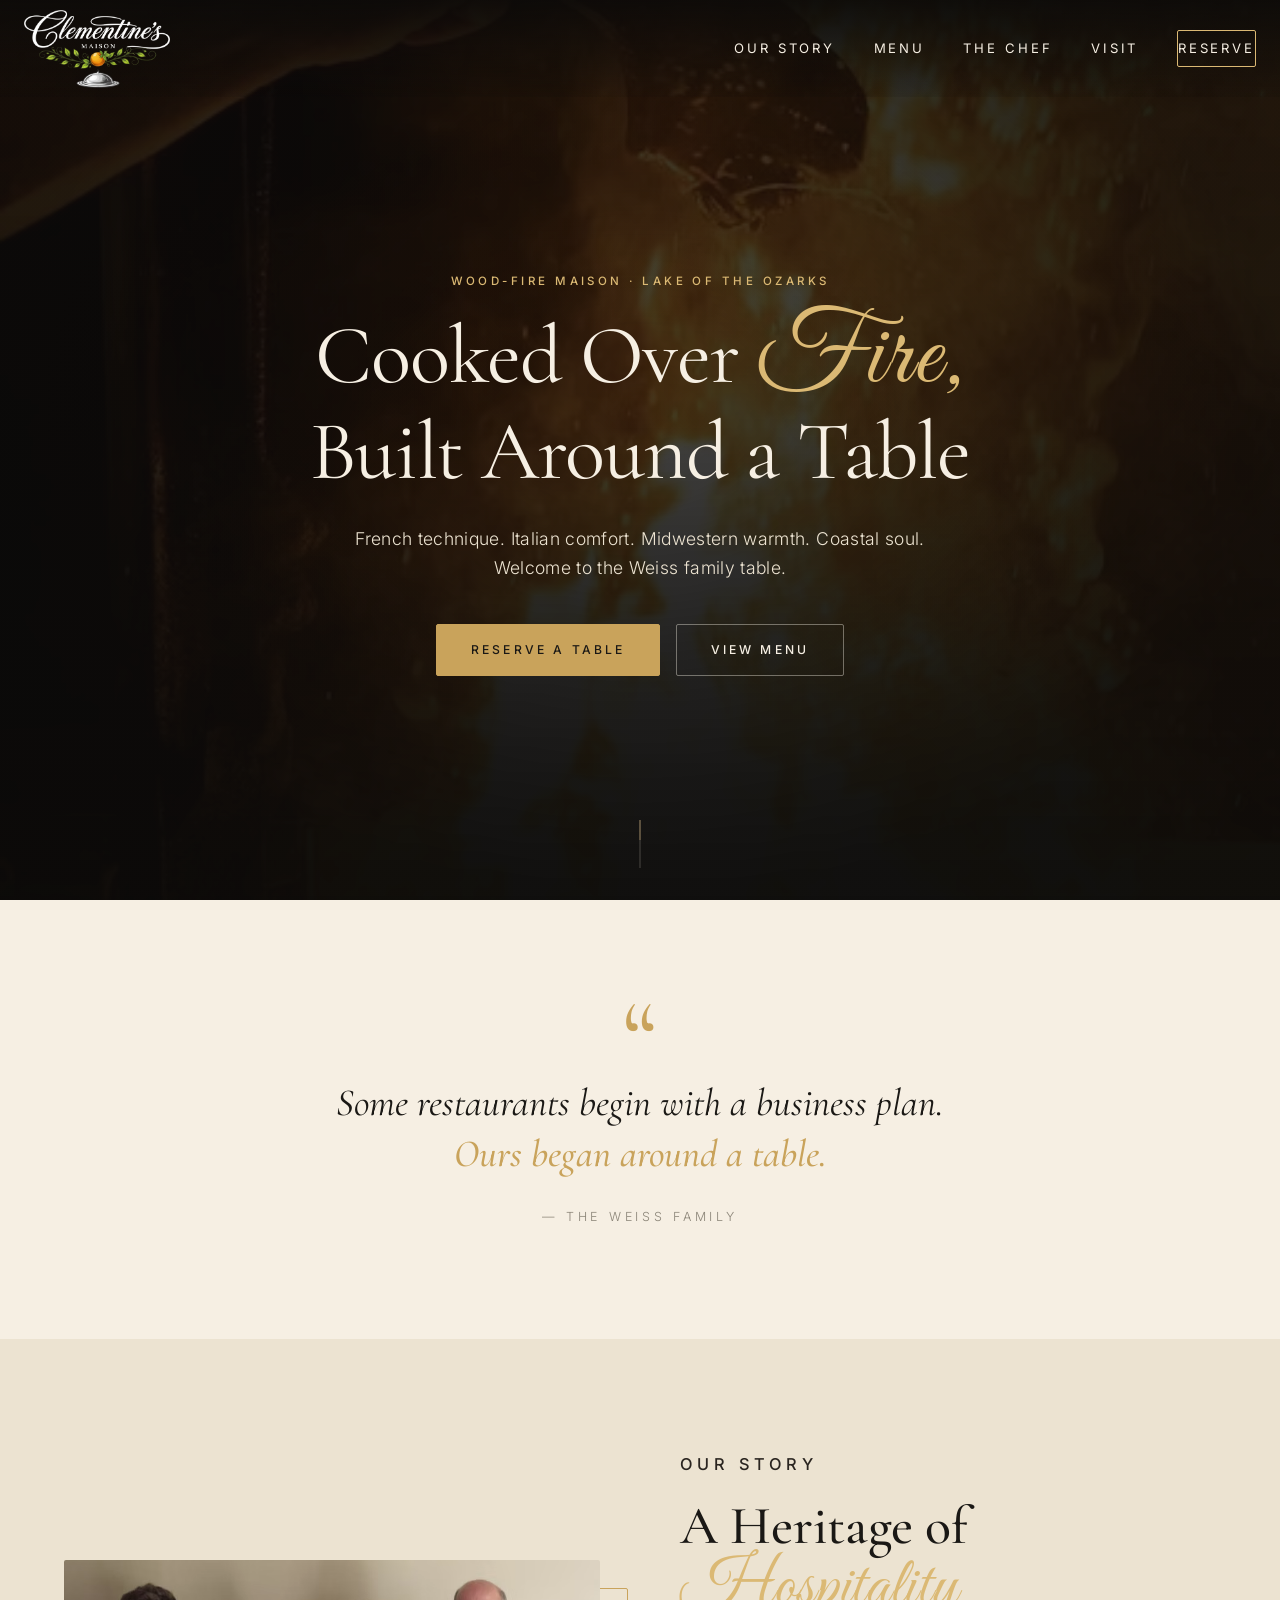
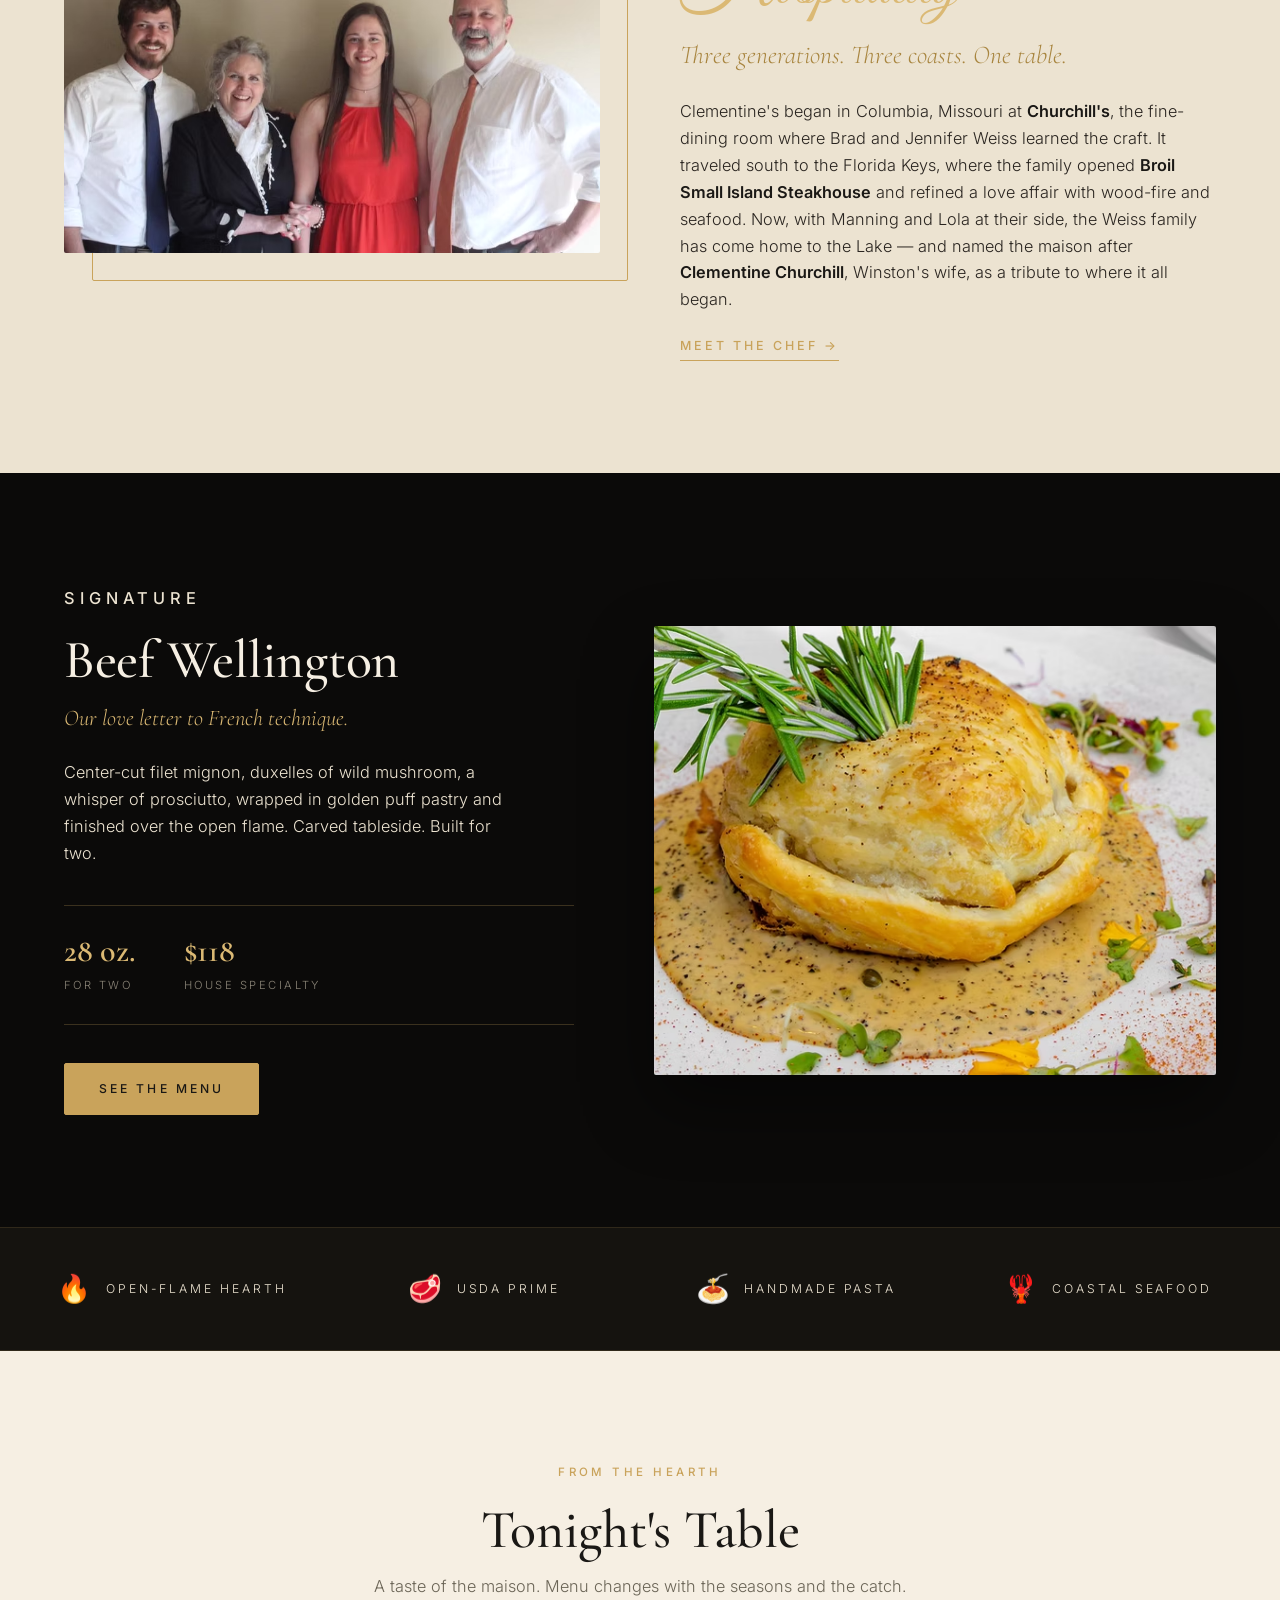
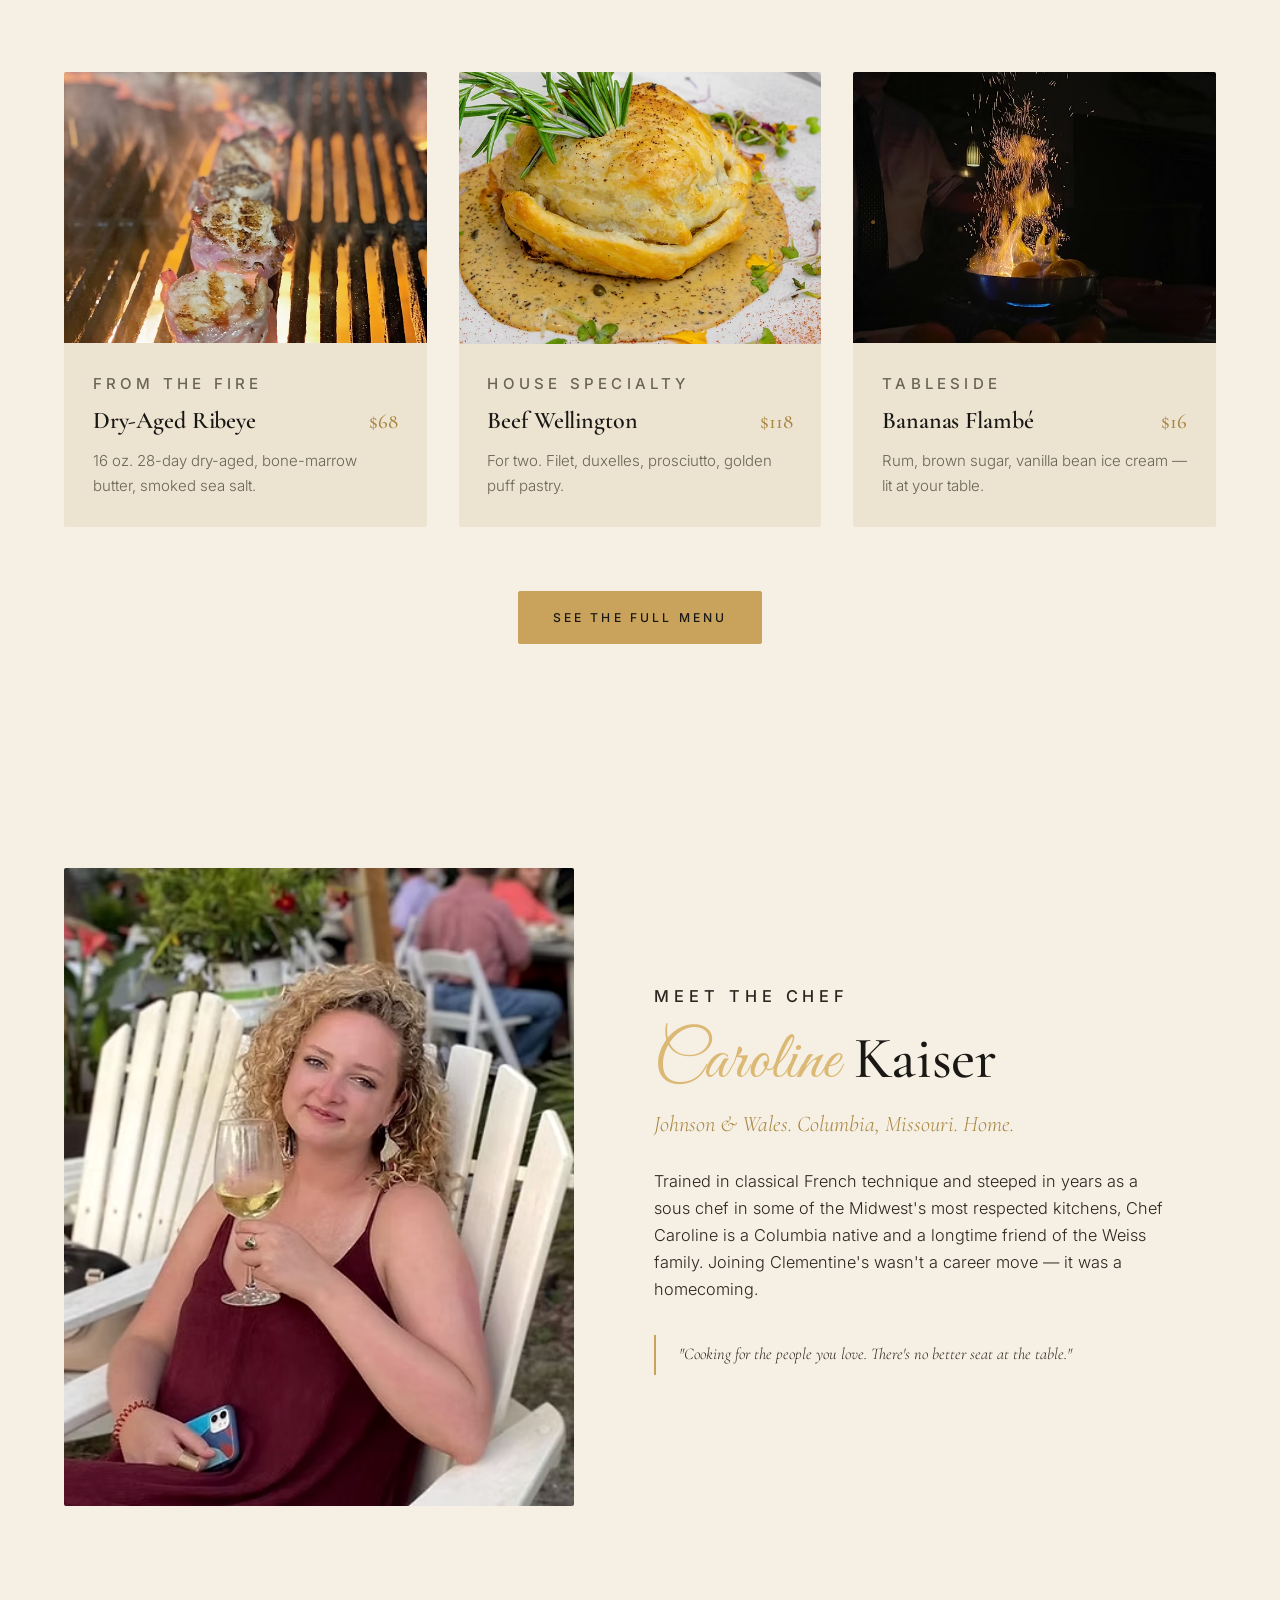
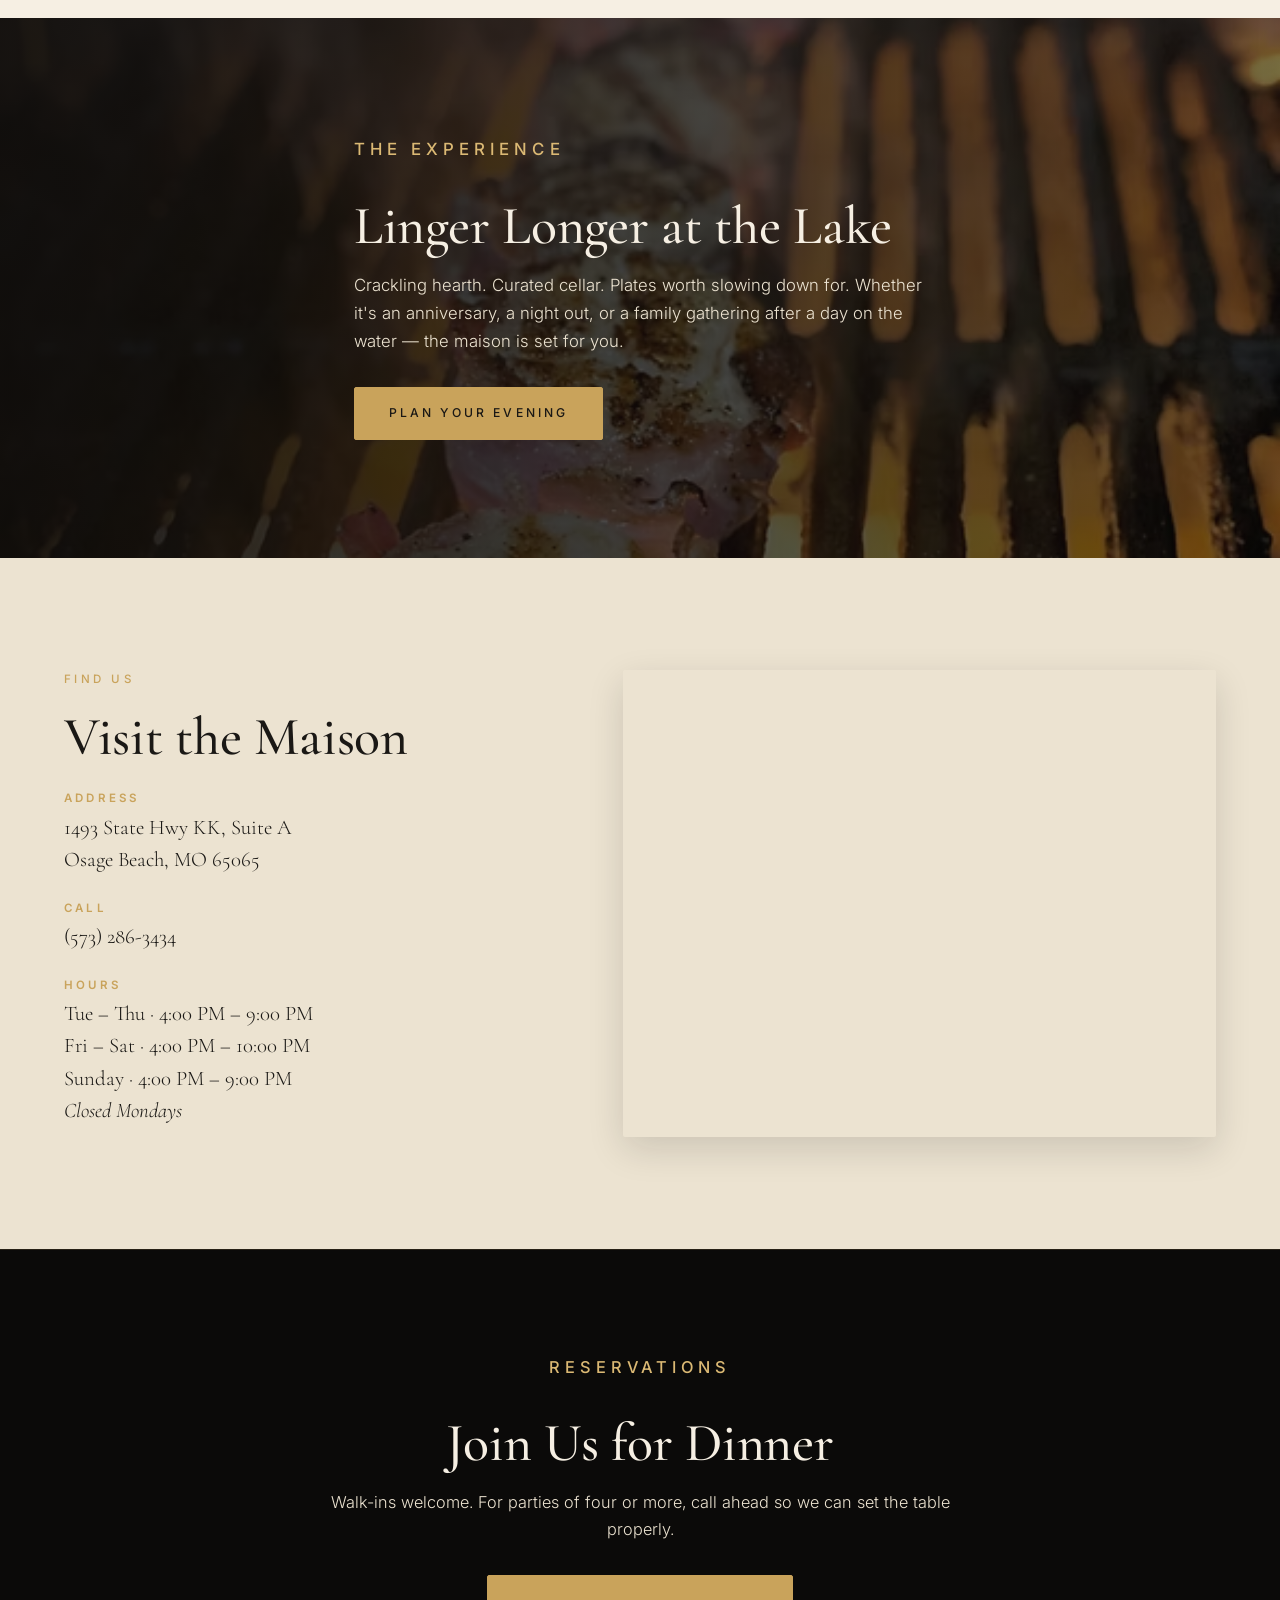
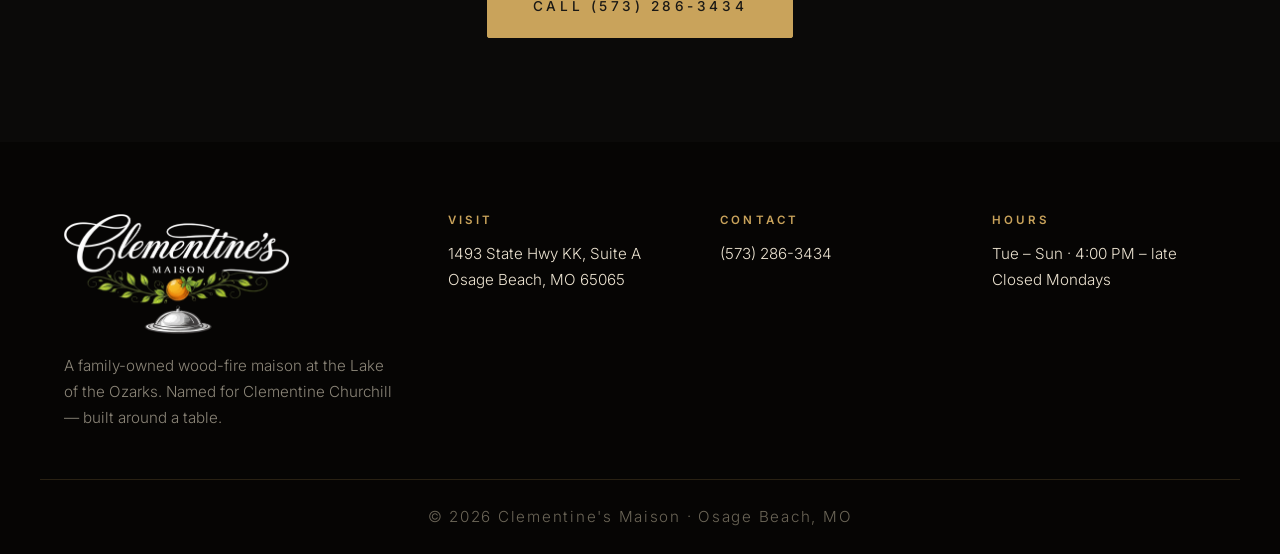
==== commit eb44e975: "Fix: family image natural sizing; correct link label to Meet the Chef" ====
--- a/index.html
+++ b/index.html
@@ -70,7 +70,7 @@
       <h2>A Heritage of <span class="script">Hospitality</span></h2>
       <p class="lede">Three generations. Three coasts. One table.</p>
       <p>Clementine's began in Columbia, Missouri at <strong>Churchill's</strong>, the fine-dining room where Brad and Jennifer Weiss learned the craft. It traveled south to the Florida Keys, where the family opened <strong>Broil Small Island Steakhouse</strong> and refined a love affair with wood-fire and seafood. Now, with Manning and Lola at their side, the Weiss family has come home to the Lake — and named the maison after <strong>Clementine Churchill</strong>, Winston's wife, as a tribute to where it all began.</p>
-      <a href="#chef" class="link-arrow">Meet the family →</a>
+      <a href="#chef" class="link-arrow">Meet the Chef →</a>
     </div>
   </div>
 </section>
--- a/styles.css
+++ b/styles.css
@@ -319,10 +319,10 @@
 .story-image { position: relative; }
 .story-image img {
   width: 100%;
-  aspect-ratio: 4/5;
-  object-fit: cover;
+  height: auto;
   border-radius: 2px;
   filter: saturate(0.92) contrast(1.02);
+  display: block;
 }
 .story-image-accent {
   position: absolute;
